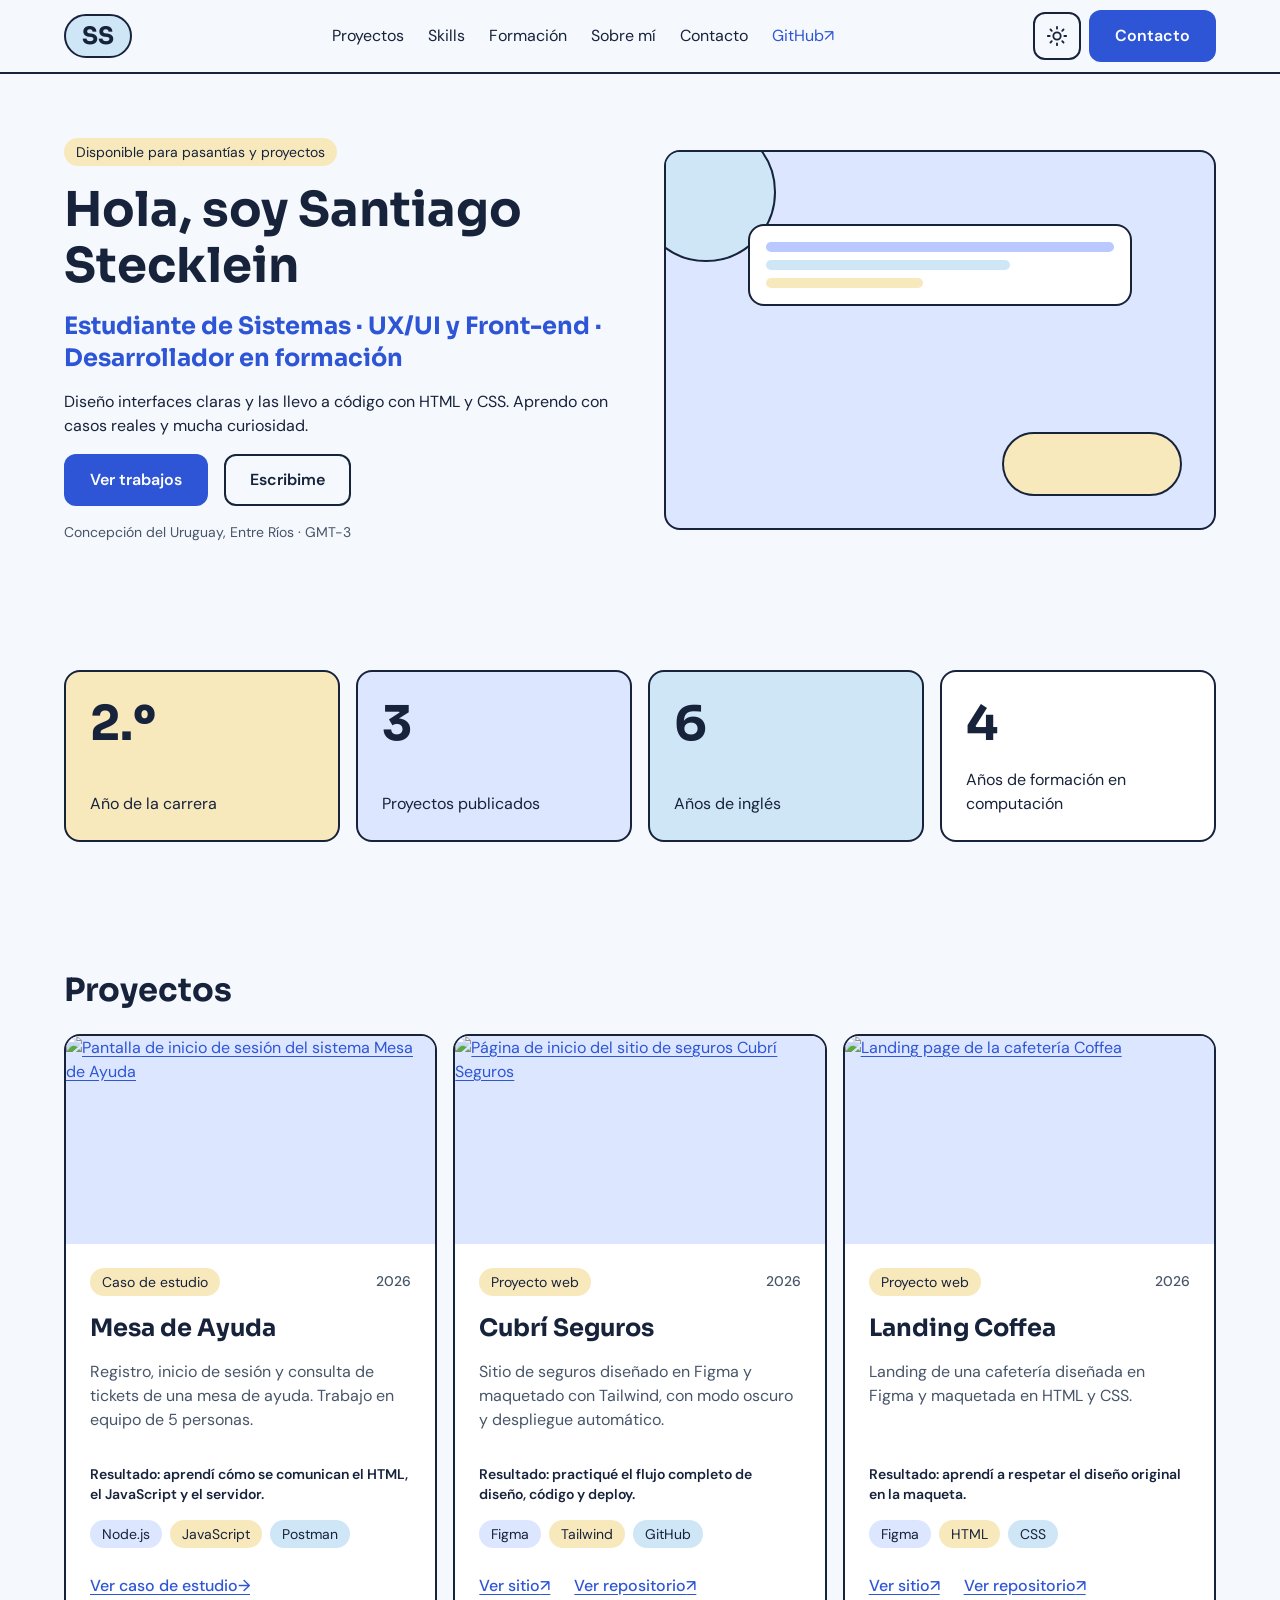
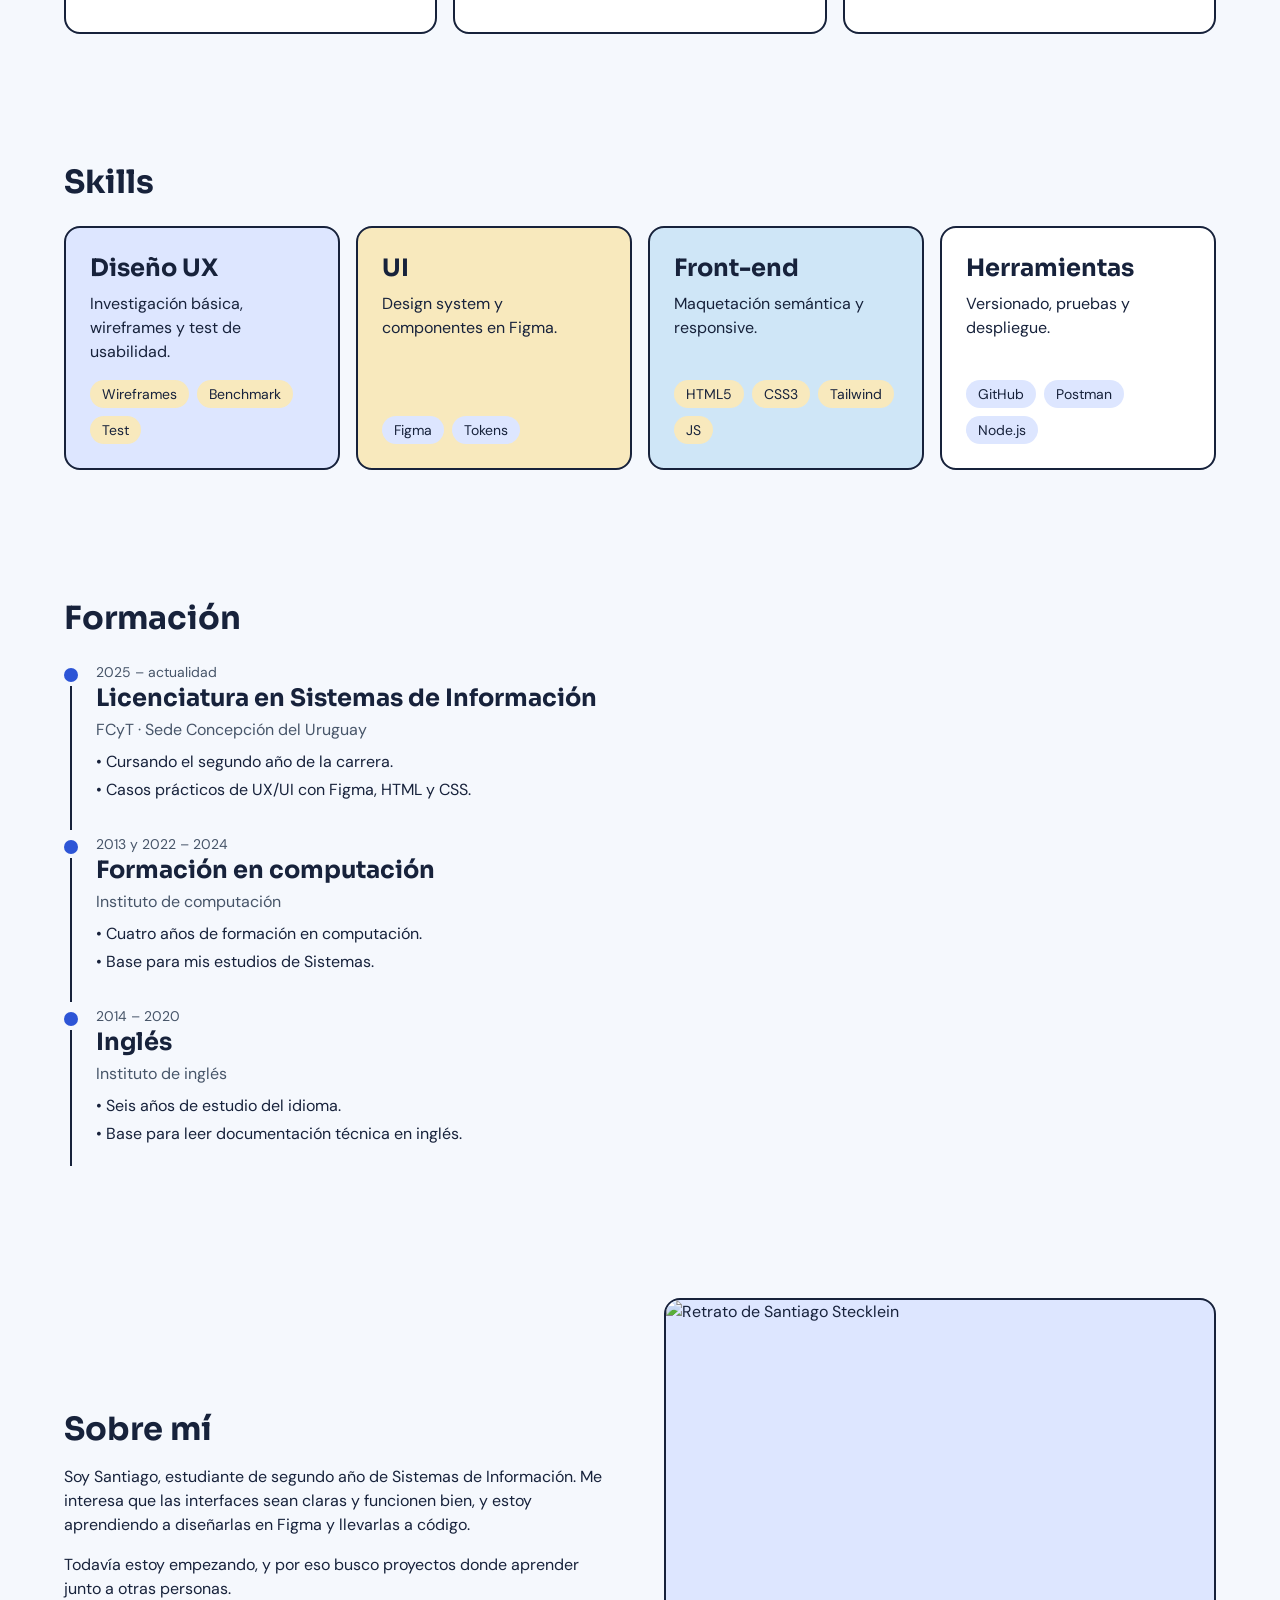
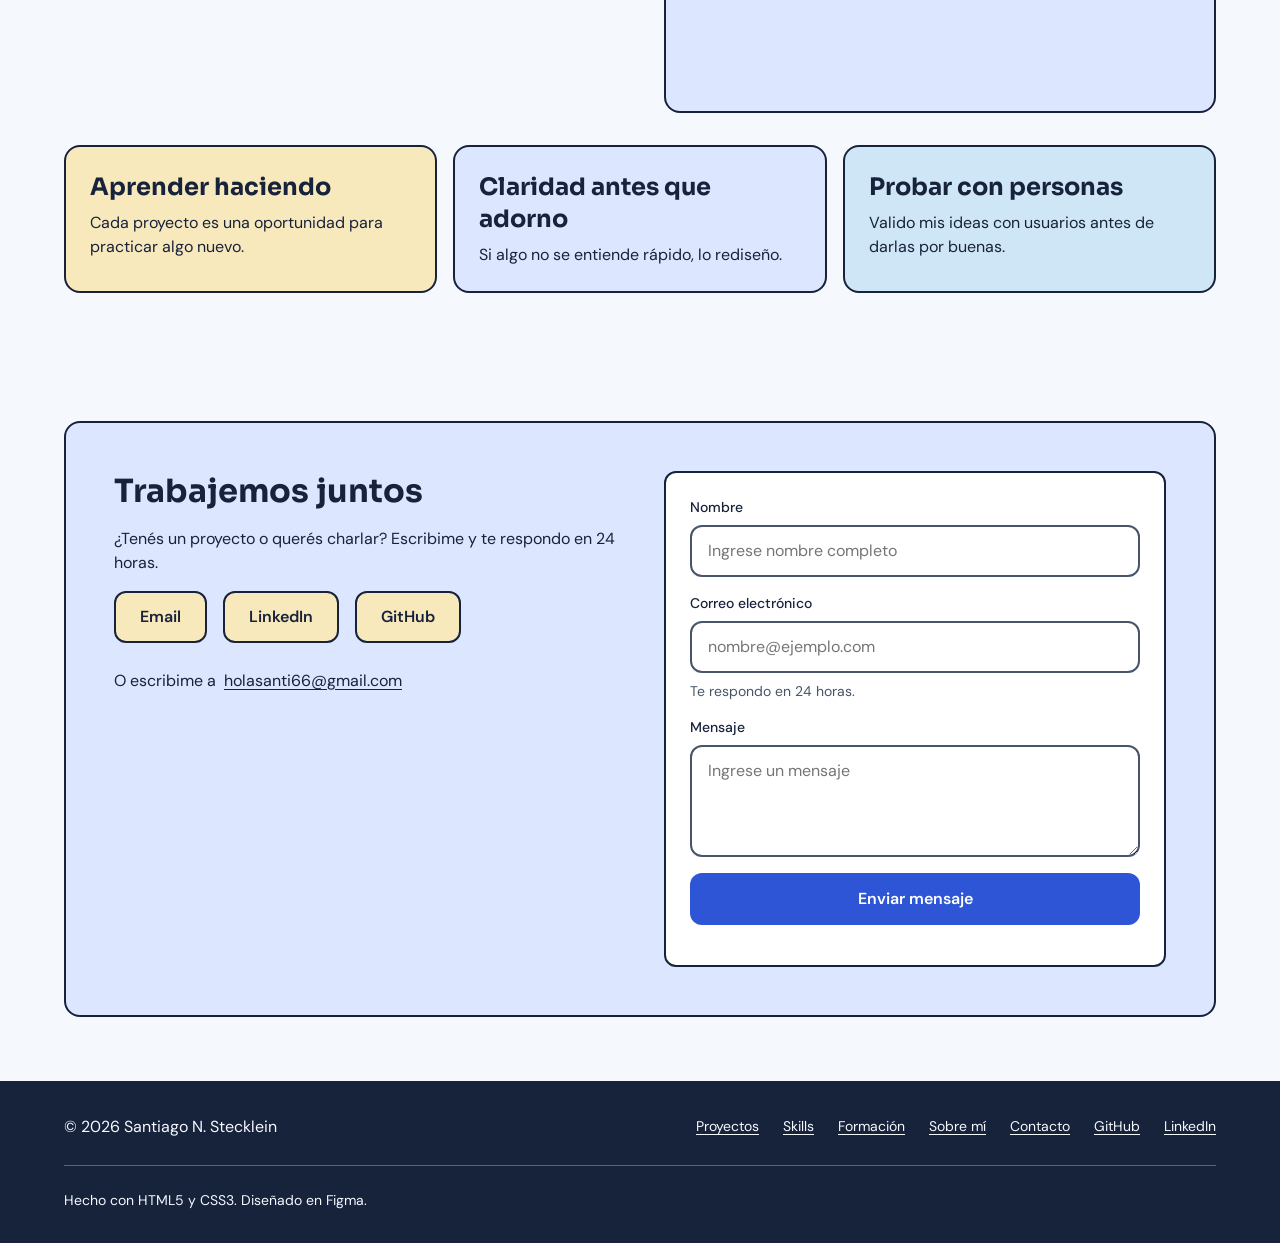
==== index.html @ ad490b71 "Agrega estructura semántica de la página principal" ====
<!DOCTYPE html>
<html lang="es" data-theme="light">
<head>
  <meta charset="utf-8">
  <meta name="viewport" content="width=device-width, initial-scale=1">
  <title>Santiago Stecklein · Estudiante de Sistemas, UX/UI y Front-end</title>
  <meta name="description" content="Portfolio de Santiago Stecklein, estudiante de Sistemas de Información que diseña interfaces en Figma y las maqueta en HTML y CSS. Casos de estudio, skills y contacto.">
  <meta name="author" content="Santiago N. Stecklein">
  <meta name="theme-color" content="#f5f8fd" media="(prefers-color-scheme: light)">
  <meta name="theme-color" content="#0e1525" media="(prefers-color-scheme: dark)">

  <!-- Open Graph / Twitter -->
  <meta property="og:type" content="website">
  <meta property="og:locale" content="es_AR">
  <meta property="og:title" content="Santiago Stecklein · UX/UI y Front-end en formación">
  <meta property="og:description" content="Diseño interfaces claras y las llevo a código. Casos de estudio, skills y contacto.">
  <meta property="og:image" content="https://santystecklein.github.io/portfolio-ux-ui/assets/img/og-image.png">
  <meta property="og:image:alt" content="Portfolio de Santiago Stecklein: estudiante de Sistemas, UX/UI y Front-end">
  <meta property="og:url" content="https://santystecklein.github.io/portfolio-ux-ui/">
  <meta name="twitter:card" content="summary_large_image">

  <link rel="icon" href="assets/favicon.svg" type="image/svg+xml">
  <link rel="preconnect" href="https://fonts.googleapis.com">
  <link rel="preconnect" href="https://fonts.gstatic.com" crossorigin>
  <link rel="stylesheet" href="https://fonts.googleapis.com/css2?family=DM+Sans:wght@400;500;600&family=Sora:wght@700&display=swap">
  <link rel="stylesheet" href="css/styles.css">

  <!-- Aplica el tema guardado antes de pintar, para evitar un parpadeo -->
  <script>
    (function () {
      try {
        var guardado = localStorage.getItem("tema");
        var oscuro = guardado ? guardado === "dark" : window.matchMedia("(prefers-color-scheme: dark)").matches;
        document.documentElement.setAttribute("data-theme", oscuro ? "dark" : "light");
      } catch (e) {}
    })();
  </script>
</head>
<body id="inicio">
  <a class="skip-link" href="#contenido">Saltar al contenido</a>

  <!-- 1. Header / Navegación -->
  <header class="header" data-header>
    <div class="contenedor header__interior">
      <a class="logo" href="#inicio" aria-label="Santiago Stecklein, volver al inicio">SS</a>

      <nav class="nav" aria-label="Principal">
        <ul class="nav__lista" id="menu-principal" data-menu>
          <li><a href="#projects">Proyectos</a></li>
          <li><a href="#skills">Skills</a></li>
          <li><a href="#education">Formación</a></li>
          <li><a href="#about">Sobre mí</a></li>
          <li><a href="#contact">Contacto</a></li>
          <li class="nav__externo"><a href="https://github.com/SantyStecklein" target="_blank" rel="noopener noreferrer">GitHub <span aria-hidden="true">↗</span><span class="sr-only">(se abre en una pestaña nueva)</span></a></li>
        </ul>
      </nav>

      <div class="header__acciones">
        <button class="tema-toggle" type="button" data-tema-toggle aria-label="Activar modo oscuro">
          <svg class="icono-sol" viewBox="0 0 24 24" fill="none" stroke="currentColor" stroke-width="2" stroke-linecap="round" aria-hidden="true"><circle cx="12" cy="12" r="4"/><path d="M12 2v2M12 20v2M4.9 4.9l1.4 1.4M17.7 17.7l1.4 1.4M2 12h2M20 12h2M4.9 19.1l1.4-1.4M17.7 6.3l1.4-1.4"/></svg>
          <svg class="icono-luna" viewBox="0 0 24 24" fill="none" stroke="currentColor" stroke-width="2" stroke-linecap="round" stroke-linejoin="round" aria-hidden="true"><path d="M21 12.8A9 9 0 1 1 11.2 3a7 7 0 0 0 9.8 9.8z"/></svg>
        </button>
        <button class="btn btn--secundario nav__toggle" type="button" data-menu-toggle aria-expanded="false" aria-controls="menu-principal">Menú</button>
        <a class="btn btn--primario header__cta" href="#contact">Contacto</a>
      </div>
    </div>
  </header>

  <main id="contenido">
    <!-- 2. Hero -->
    <section class="hero" aria-labelledby="titulo-hero">
      <div class="contenedor hero__grilla">
        <div class="hero__texto">
          <span class="tag tag--arena">Disponible para pasantías y proyectos</span>
          <h1 class="hero__titulo" id="titulo-hero">Hola, soy Santiago Stecklein</h1>
          <p class="hero__rol">Estudiante de Sistemas · UX/UI y Front-end · Desarrollador en formación</p>
          <p>Diseño interfaces claras y las llevo a código con HTML y CSS. Aprendo con casos reales y mucha curiosidad.</p>
          <div class="hero__acciones">
            <a class="btn btn--primario" href="#projects">Ver trabajos</a>
            <a class="btn btn--secundario" href="#contact">Escribime</a>
          </div>
          <p class="hero__ubicacion">Concepción del Uruguay, Entre Ríos · GMT-3</p>
        </div>
        <div class="hero__arte" aria-hidden="true">
          <span class="hero__circulo"></span>
          <div class="hero__ventana"><i></i><i></i><i></i></div>
          <span class="hero__pildora"></span>
        </div>
      </div>
    </section>

    <!-- 3. Métricas -->
    <section class="seccion" aria-label="Datos destacados">
      <div class="contenedor">
        <ul class="metricas">
          <li class="metrica metrica--arena"><span class="metrica__numero">2.º</span><span class="metrica__etiqueta">Año de la carrera</span></li>
          <li class="metrica metrica--lavanda"><span class="metrica__numero">3</span><span class="metrica__etiqueta">Proyectos publicados</span></li>
          <li class="metrica metrica--celeste"><span class="metrica__numero">6</span><span class="metrica__etiqueta">Años de inglés</span></li>
          <li class="metrica metrica--blanca"><span class="metrica__numero">4</span><span class="metrica__etiqueta">Años de formación en computación</span></li>
        </ul>
      </div>
    </section>

    <!-- 4. Proyectos -->
    <section class="seccion" id="projects" aria-labelledby="titulo-proyectos">
      <div class="contenedor">
        <h2 class="seccion__titulo" id="titulo-proyectos">Proyectos</h2>
        <div class="proyectos">

          <article class="tarjeta proyecto">
            <a class="proyecto__imagen" href="caso-mesa-de-ayuda.html" tabindex="-1">
              <img src="assets/img/mesa-ayuda-portada.webp" alt="Pantalla de inicio de sesión del sistema Mesa de Ayuda" width="800" height="450" loading="lazy" decoding="async">
            </a>
            <div class="proyecto__cuerpo">
              <div class="proyecto__meta"><span class="tag tag--arena">Caso de estudio</span><span class="proyecto__anio">2026</span></div>
              <h3>Mesa de Ayuda</h3>
              <p class="proyecto__descripcion">Registro, inicio de sesión y consulta de tickets de una mesa de ayuda. Trabajo en equipo de 5 personas.</p>
              <div class="proyecto__pie">
                <p class="proyecto__resultado">Resultado: aprendí cómo se comunican el HTML, el JavaScript y el servidor.</p>
                <ul class="tag-lista" aria-label="Herramientas">
                  <li class="tag tag--lavanda">Node.js</li><li class="tag tag--arena">JavaScript</li><li class="tag tag--celeste">Postman</li>
                </ul>
                <a class="proyecto__enlace" href="caso-mesa-de-ayuda.html">Ver caso de estudio<span class="sr-only"> de Mesa de Ayuda</span> <span aria-hidden="true">→</span></a>
              </div>
            </div>
          </article>

          <article class="tarjeta proyecto">
            <a class="proyecto__imagen" href="https://santystecklein.github.io/cubri-seguros/" target="_blank" rel="noopener noreferrer" tabindex="-1">
              <img src="assets/img/cubri-seguros-portada.webp" alt="Página de inicio del sitio de seguros Cubrí Seguros" width="800" height="450" loading="lazy" decoding="async">
            </a>
            <div class="proyecto__cuerpo">
              <div class="proyecto__meta"><span class="tag tag--arena">Proyecto web</span><span class="proyecto__anio">2026</span></div>
              <h3>Cubrí Seguros</h3>
              <p class="proyecto__descripcion">Sitio de seguros diseñado en Figma y maquetado con Tailwind, con modo oscuro y despliegue automático.</p>
              <div class="proyecto__pie">
                <p class="proyecto__resultado">Resultado: practiqué el flujo completo de diseño, código y deploy.</p>
                <ul class="tag-lista" aria-label="Herramientas">
                  <li class="tag tag--lavanda">Figma</li><li class="tag tag--arena">Tailwind</li><li class="tag tag--celeste">GitHub</li>
                </ul>
                   <div class="proyecto__enlaces">
                      <a class="proyecto__enlace" href="https://santystecklein.github.io/cubri-seguros/" target="_blank" rel="noopener noreferrer">Ver sitio<span class="sr-only"> de Cubrí Seguros (se abre en una pestaña nueva)</span> <span aria-hidden="true">↗</span></a>
                      <a class="proyecto__enlace" href="https://github.com/SantyStecklein/cubri-seguros" target="_blank" rel="noopener noreferrer">Ver repositorio<span class="sr-only"> de Cubrí Seguros (se abre en una pestaña nueva)</span> <span aria-hidden="true">↗</span></a>
                    </div>
              </div>
            </div>
          </article>

          <article class="tarjeta proyecto">
            <a class="proyecto__imagen" href="https://regal-unicorn-1d6f08.netlify.app" target="_blank" rel="noopener noreferrer" tabindex="-1">
              <img src="assets/img/landing-coffea-portada.webp" alt="Landing page de la cafetería Coffea" width="800" height="450" loading="lazy" decoding="async">
            </a>
            <div class="proyecto__cuerpo">
              <div class="proyecto__meta"><span class="tag tag--arena">Proyecto web</span><span class="proyecto__anio">2026</span></div>
              <h3>Landing Coffea</h3>
              <p class="proyecto__descripcion">Landing de una cafetería diseñada en Figma y maquetada en HTML y CSS.</p>
              <div class="proyecto__pie">
                <p class="proyecto__resultado">Resultado: aprendí a respetar el diseño original en la maqueta.</p>
                <ul class="tag-lista" aria-label="Herramientas">
                  <li class="tag tag--lavanda">Figma</li><li class="tag tag--arena">HTML</li><li class="tag tag--celeste">CSS</li>
                </ul>
                   <div class="proyecto__enlaces">
                      <a class="proyecto__enlace" href="https://regal-unicorn-1d6f08.netlify.app" target="_blank" rel="noopener noreferrer">Ver sitio<span class="sr-only"> de Landing Coffea (se abre en una pestaña nueva)</span> <span aria-hidden="true">↗</span></a>
                      <a class="proyecto__enlace" href="https://github.com/SantyStecklein/TP4_Landing_Coffea-UX-UI" target="_blank" rel="noopener noreferrer">Ver repositorio<span class="sr-only"> de Landing Coffea (se abre en una pestaña nueva)</span> <span aria-hidden="true">↗</span></a>
                    </div>
              </div>
            </div>
          </article>

        </div>
      </div>
    </section>

    <!-- 5. Skills -->
    <section class="seccion" id="skills" aria-labelledby="titulo-skills">
      <div class="contenedor">
        <h2 class="seccion__titulo" id="titulo-skills">Skills</h2>
        <div class="skills">
          <article class="tarjeta tarjeta--color tarjeta--lavanda skill">
            <div class="skill__texto"><h3>Diseño UX</h3><p>Investigación básica, wireframes y test de usabilidad.</p></div>
            <ul class="tag-lista"><li class="tag tag--arena">Wireframes</li><li class="tag tag--arena">Benchmark</li><li class="tag tag--arena">Test</li></ul>
          </article>
          <article class="tarjeta tarjeta--color tarjeta--arena skill">
            <div class="skill__texto"><h3>UI</h3><p>Design system y componentes en Figma.</p></div>
            <ul class="tag-lista"><li class="tag tag--lavanda">Figma</li><li class="tag tag--lavanda">Tokens</li></ul>
          </article>
          <article class="tarjeta tarjeta--color tarjeta--celeste skill">
            <div class="skill__texto"><h3>Front-end</h3><p>Maquetación semántica y responsive.</p></div>
            <ul class="tag-lista"><li class="tag tag--arena">HTML5</li><li class="tag tag--arena">CSS3</li><li class="tag tag--arena">Tailwind</li><li class="tag tag--arena">JS</li></ul>
          </article>
          <article class="tarjeta tarjeta--color skill">
            <div class="skill__texto"><h3>Herramientas</h3><p>Versionado, pruebas y despliegue.</p></div>
            <ul class="tag-lista"><li class="tag tag--lavanda">GitHub</li><li class="tag tag--lavanda">Postman</li><li class="tag tag--lavanda">Node.js</li></ul>
          </article>
        </div>
      </div>
    </section>

    <!-- 6. Experiencia / Formación -->
    <section class="seccion" id="education" aria-labelledby="titulo-formacion">
      <div class="contenedor">
        <h2 class="seccion__titulo" id="titulo-formacion">Formación</h2>
        <ol class="timeline">
          <li class="timeline__item">
            <p class="timeline__periodo">2025 – actualidad</p>
            <h3>Licenciatura en Sistemas de Información</h3>
            <p class="timeline__lugar">FCyT · Sede Concepción del Uruguay</p>
            <ul class="timeline__logros"><li>Cursando el segundo año de la carrera.</li><li>Casos prácticos de UX/UI con Figma, HTML y CSS.</li></ul>
          </li>
          <li class="timeline__item">
            <p class="timeline__periodo">2013 y 2022 – 2024</p>
            <h3>Formación en computación</h3>
            <p class="timeline__lugar">Instituto de computación</p>
            <ul class="timeline__logros"><li>Cuatro años de formación en computación.</li><li>Base para mis estudios de Sistemas.</li></ul>
          </li>
          <li class="timeline__item">
            <p class="timeline__periodo">2014 – 2020</p>
            <h3>Inglés</h3>
            <p class="timeline__lugar">Instituto de inglés</p>
            <ul class="timeline__logros"><li>Seis años de estudio del idioma.</li><li>Base para leer documentación técnica en inglés.</li></ul>
          </li>
        </ol>
      </div>
    </section>

    <!-- 7. Sobre mí -->
    <section class="seccion" id="about" aria-labelledby="titulo-sobre-mi">
      <div class="contenedor">
        <div class="sobre-mi">
          <div class="sobre-mi__texto">
            <h2 id="titulo-sobre-mi">Sobre mí</h2>
            <p>Soy Santiago, estudiante de segundo año de Sistemas de Información. Me interesa que las interfaces sean claras y funcionen bien, y estoy aprendiendo a diseñarlas en Figma y llevarlas a código.</p>
            <p>Todavía estoy empezando, y por eso busco proyectos donde aprender junto a otras personas.</p>
          </div>
          <figure class="sobre-mi__foto">
            <img src="assets/img/santiago.webp" alt="Retrato de Santiago Stecklein" width="800" height="600" loading="lazy" decoding="async">
          </figure>
        </div>
        <ul class="principios">
          <li class="tarjeta tarjeta--color tarjeta--arena"><h3>Aprender haciendo</h3><p>Cada proyecto es una oportunidad para practicar algo nuevo.</p></li>
          <li class="tarjeta tarjeta--color tarjeta--lavanda"><h3>Claridad antes que adorno</h3><p>Si algo no se entiende rápido, lo rediseño.</p></li>
          <li class="tarjeta tarjeta--color tarjeta--celeste"><h3>Probar con personas</h3><p>Valido mis ideas con usuarios antes de darlas por buenas.</p></li>
        </ul>
      </div>
    </section>

    <!-- 8. Contacto -->
    <section class="seccion" id="contact" aria-labelledby="titulo-contacto">
      <div class="contenedor">
        <div class="contacto__caja">
          <div class="contacto__texto">
            <h2 id="titulo-contacto">Trabajemos juntos</h2>
            <p>¿Tenés un proyecto o querés charlar? Escribime y te respondo en 24 horas.</p>
            <div class="contacto__enlaces">
              <a class="btn btn--arena" href="mailto:holasanti66@gmail.com">Email</a>
              <a class="btn btn--arena" href="https://www.linkedin.com/in/santiago-stecklein-133214368/" target="_blank" rel="noopener noreferrer">LinkedIn<span class="sr-only"> (se abre en una pestaña nueva)</span></a>
              <a class="btn btn--arena" href="https://github.com/SantyStecklein" target="_blank" rel="noopener noreferrer">GitHub<span class="sr-only"> (se abre en una pestaña nueva)</span></a>
            </div>
            <p class="contacto__mail">
              <span>O escribime a</span>
              <button class="enlace-copiar" type="button" data-copiar="holasanti66@gmail.com">holasanti66@gmail.com<span class="sr-only"> (copiar al portapapeles)</span></button>
              <span class="contacto__aviso" role="status" aria-live="polite" data-copiado></span>
            </p>
          </div>

          <form class="formulario" action="https://formspree.io/f/xeaawyvz" method="POST" novalidate data-formulario>
            <div class="campo">
              <label for="nombre">Nombre</label>
              <input id="nombre" name="nombre" type="text" autocomplete="name" required aria-describedby="nombre-error" placeholder="Ingrese nombre completo">
              <p class="campo__error" id="nombre-error"></p>
            </div>
            <div class="campo">
              <label for="email">Correo electrónico</label>
              <input id="email" name="email" type="email" autocomplete="email" required aria-describedby="email-ayuda email-error" placeholder="nombre@ejemplo.com">
              <p class="campo__ayuda" id="email-ayuda">Te respondo en 24 horas.</p>
              <p class="campo__error" id="email-error"></p>
            </div>
            <div class="campo">
              <label for="mensaje">Mensaje</label>
              <textarea id="mensaje" name="mensaje" required aria-describedby="mensaje-error" placeholder="Ingrese un mensaje"></textarea>
              <p class="campo__error" id="mensaje-error"></p>
            </div>
            <div class="campo--trampa" aria-hidden="true"><label>No completar <input type="text" name="_gotcha" tabindex="-1" autocomplete="off"></label></div>
            <button class="btn btn--primario" type="submit">Enviar mensaje</button>
            <p class="formulario__estado" role="status" aria-live="polite" data-estado></p>
          </form>
        </div>
      </div>
    </section>
  </main>

  <!-- 9. Footer -->
  <footer class="pie">
    <div class="contenedor">
      <div class="pie__fila">
        <p>© 2026 Santiago N. Stecklein</p>
        <nav class="pie__nav" aria-label="Pie de página">
          <a href="#projects">Proyectos</a>
          <a href="#skills">Skills</a>
          <a href="#education">Formación</a>
          <a href="#about">Sobre mí</a>
          <a href="#contact">Contacto</a>
          <a href="https://github.com/SantyStecklein" target="_blank" rel="noopener noreferrer">GitHub<span class="sr-only"> (se abre en una pestaña nueva)</span></a>
          <a href="https://www.linkedin.com/in/santiago-stecklein-133214368/" target="_blank" rel="noopener noreferrer">LinkedIn<span class="sr-only"> (se abre en una pestaña nueva)</span></a>
        </nav>
      </div>
      <p class="pie__credito">Hecho con HTML5 y CSS3. Diseñado en Figma.</p>
    </div>
  </footer>

  <script src="js/main.js" defer></script>
</body>
</html>
---- css/styles.css ----
/* ==========================================================================
   Portfolio · Santiago Stecklein
   Orden: 1 Tokens · 2 Base · 3 Layout · 4 Componentes · 5 Secciones · 6 Caso de estudio
   Los tokens espejan las variables del archivo de Figma.
   ========================================================================== */

/* 1. TOKENS ------------------------------------------------------------- */
:root {
  /* Color */
  --color-fondo: #f5f8fd;
  --color-superficie: #ffffff;
  --color-tinta: #17223b;
  --color-texto-suave: #475569;
  --color-borde: #17223b;
  --color-primario: #2d55d6;
  --color-primario-hover: #2444b3;
  --color-primario-activo: #1b3590;
  --color-sobre-primario: #ffffff;
  --color-celeste: #cfe6f7;
  --color-arena: #f8e9bd;
  --color-lavanda: #dde6ff;
  --color-lavanda-fuerte: #b9c9ff;
  --color-error: #b42318;
  --color-exito: #1f7a4d;
  --color-sombra: #17223b;
  --color-pie-fondo: #17223b;
  --color-pie-texto: #f5f8fd;

  /* Tipografía (máximo 2 familias) */
  --fuente-titulo: "Sora", system-ui, sans-serif;
  --fuente-texto: "DM Sans", system-ui, sans-serif;

  /* Espaciado (múltiplos de 4 y 8) */
  --espacio-4: 0.25rem;
  --espacio-8: 0.5rem;
  --espacio-16: 1rem;
  --espacio-24: 1.5rem;
  --espacio-32: 2rem;
  --espacio-48: 3rem;
  --espacio-64: 4rem;

  /* Radios y sombras */
  --radio-12: 0.75rem;
  --radio-16: 1rem;
  --radio-pildora: 999px;
  --sombra-dura: 6px 6px 0 var(--color-sombra);

  /* Layout */
  --alto-header: 4.5rem;
  --margen: var(--espacio-16);
  --ancho-contenido: 72rem;

  --transicion: 0.18s ease-out;
  color-scheme: light;
}

:root[data-theme="dark"] {
  --color-fondo: #0e1525;
  --color-superficie: #16213a;
  --color-tinta: #e8eefc;
  --color-texto-suave: #a9b6ce;
  --color-borde: #3d4d78;
  --color-primario: #8faeff;
  --color-primario-hover: #a9c0ff;
  --color-primario-activo: #c2d2ff;
  --color-sobre-primario: #0b1220;
  --color-celeste: #1b3550;
  --color-arena: #3f3718;
  --color-lavanda: #222e52;
  --color-lavanda-fuerte: #33437a;
  --color-error: #ff8a80;
  --color-exito: #6ee7a8;
  --color-sombra: #e8eefc;
  --color-pie-fondo: #0a101e;
  --color-pie-texto: #e8eefc;
  color-scheme: dark;
}

@media (min-width: 48em) { :root { --margen: var(--espacio-32); } }
@media (min-width: 64em) { :root { --margen: var(--espacio-64); } }

/* 2. BASE --------------------------------------------------------------- */
*, *::before, *::after { box-sizing: border-box; }

html { scroll-behavior: smooth; -webkit-text-size-adjust: 100%; }

body {
  margin: 0;
  background: var(--color-fondo);
  color: var(--color-tinta);
  font-family: var(--fuente-texto);
  font-size: 1rem;
  line-height: 1.5;
}

h1, h2, h3 { margin: 0; font-family: var(--fuente-titulo); font-weight: 700; color: var(--color-tinta); }
h2 { font-size: 2rem; line-height: 2.5rem; }
h3 { font-size: 1.5rem; line-height: 2rem; }
p, ul, ol, dl, dd, figure { margin: 0; }
ul, ol { padding: 0; list-style: none; }
img { display: block; max-width: 100%; height: auto; }
a { color: var(--color-primario); text-underline-offset: 0.2em; }
a:hover { color: var(--color-primario-hover); }

:focus-visible { outline: 3px solid var(--color-primario); outline-offset: 3px; border-radius: 4px; }

.sr-only {
  position: absolute; width: 1px; height: 1px; margin: -1px; padding: 0;
  overflow: hidden; clip: rect(0 0 0 0); white-space: nowrap; border: 0;
}

.skip-link {
  position: absolute; left: var(--espacio-16); top: -4rem; z-index: 100;
  padding: var(--espacio-8) var(--espacio-16); border-radius: var(--radio-12);
  background: var(--color-tinta); color: var(--color-fondo); font-weight: 600;
}
.skip-link:focus { top: var(--espacio-16); }

/* 3. LAYOUT ------------------------------------------------------------- */
.contenedor {
  width: 100%; max-width: calc(var(--ancho-contenido) + 2 * var(--margen));
  margin-inline: auto; padding-inline: var(--margen);
}

.seccion { padding-block: var(--espacio-48); scroll-margin-top: var(--alto-header); }
.seccion__titulo { margin-bottom: var(--espacio-24); }
@media (min-width: 64em) { .seccion { padding-block: var(--espacio-64); } }

/* 4. COMPONENTES -------------------------------------------------------- */

/* Botones (4 estados: normal, hover, foco, activo) */
.btn {
  display: inline-flex; align-items: center; justify-content: center; gap: var(--espacio-8);
  min-height: 3rem; padding: 0.75rem var(--espacio-24);
  border: 2px solid transparent; border-radius: var(--radio-12);
  font: 600 1rem/1.5 var(--fuente-texto); text-decoration: none; cursor: pointer;
  transition: background-color var(--transicion), border-color var(--transicion), transform var(--transicion);
}
.btn:focus-visible { outline: 3px solid var(--color-tinta); outline-offset: 3px; border-radius: var(--radio-12); }
.btn--primario { background: var(--color-primario); color: var(--color-sobre-primario); }
.btn--primario:hover { background: var(--color-primario-hover); color: var(--color-sobre-primario); }
.btn--primario:active { background: var(--color-primario-activo); transform: translateY(1px); }
.btn--secundario { background: var(--color-fondo); color: var(--color-tinta); border-color: var(--color-borde); }
.btn--secundario:hover { background: var(--color-lavanda); color: var(--color-tinta); }
.btn--secundario:active { background: var(--color-lavanda-fuerte); transform: translateY(1px); }
.btn--secundario:focus-visible { outline-color: var(--color-primario); }
.btn--arena { background: var(--color-arena); color: var(--color-tinta); border-color: var(--color-borde); }
.btn--arena:hover { background: var(--color-superficie); color: var(--color-tinta); }
.btn--arena:active { background: var(--color-lavanda); transform: translateY(1px); }

/* Tags */
.tag {
  display: inline-block; padding: var(--espacio-4) 0.75rem; border-radius: var(--radio-pildora);
  background: var(--color-lavanda); color: var(--color-tinta); font-size: 0.875rem; line-height: 1.25rem;
}
.tag--arena { background: var(--color-arena); }
.tag--celeste { background: var(--color-celeste); }
.tag--lavanda { background: var(--color-lavanda); }
.tag-lista { display: flex; flex-wrap: wrap; gap: var(--espacio-8); }

/* Tarjetas */
.tarjeta {
  background: var(--color-superficie); border: 2px solid var(--color-borde); border-radius: var(--radio-16);
  transition: border-color var(--transicion), box-shadow var(--transicion), transform var(--transicion);
}
.tarjeta--color { padding: var(--espacio-24); display: flex; flex-direction: column; gap: var(--espacio-8); }
.tarjeta--lavanda { background: var(--color-lavanda); }
.tarjeta--arena { background: var(--color-arena); }
.tarjeta--celeste { background: var(--color-celeste); }

/* Header fijo con difuminado al scrollear */
.header {
  position: sticky; top: 0; z-index: 50;
  background: var(--color-fondo); border-bottom: 2px solid var(--color-borde);
  transition: background-color var(--transicion);
}
.header.is-scrolled {
  background: color-mix(in srgb, var(--color-fondo) 82%, transparent);
  -webkit-backdrop-filter: blur(12px); backdrop-filter: blur(12px);
}
.header__interior { display: flex; align-items: center; gap: var(--espacio-8); min-height: var(--alto-header); }
.logo {
  display: inline-flex; align-items: center; padding: var(--espacio-4) var(--espacio-16);
  background: var(--color-celeste); border: 2px solid var(--color-borde); border-radius: var(--radio-pildora);
  font: 700 1.5rem/2rem var(--fuente-titulo); color: var(--color-tinta); text-decoration: none;
  transition: background-color var(--transicion);
}
.logo:hover { background: var(--color-lavanda); color: var(--color-tinta); }
.header__acciones { display: flex; align-items: center; gap: var(--espacio-8); margin-left: auto; }
.header__cta { display: none; }

.tema-toggle {
  display: inline-flex; align-items: center; justify-content: center; width: 3rem; height: 3rem;
  background: transparent; border: 2px solid var(--color-borde); border-radius: var(--radio-12);
  color: var(--color-tinta); cursor: pointer; transition: background-color var(--transicion);
}
.tema-toggle:hover { background: var(--color-lavanda); }
.tema-toggle:active { background: var(--color-lavanda-fuerte); }
.tema-toggle svg { width: 1.375rem; height: 1.375rem; }
.tema-toggle .icono-luna { display: none; }
:root[data-theme="dark"] .tema-toggle .icono-sol { display: none; }
:root[data-theme="dark"] .tema-toggle .icono-luna { display: block; }

/* Navegación: menú desplegable en mobile, en línea en desktop */
.nav__lista {
  display: none; position: absolute; left: 0; right: 0; top: 100%;
  flex-direction: column; gap: var(--espacio-8); padding: var(--espacio-16) var(--margen) var(--espacio-24);
  background: var(--color-fondo); border-bottom: 2px solid var(--color-borde);
}
.nav__lista.is-abierto { display: flex; }
.nav__lista a {
  display: flex; align-items: center; min-height: 3rem; padding: 0 var(--espacio-16);
  background: var(--color-lavanda); border-radius: var(--radio-12);
  color: var(--color-tinta); text-decoration: none; transition: background-color var(--transicion);
}
.nav__lista a:hover { background: var(--color-lavanda-fuerte); color: var(--color-tinta); }
.nav__lista a:active { background: var(--color-celeste); }
.nav__lista .nav__externo { display: none; }

@media (min-width: 64em) {
  .nav__toggle { display: none; }
  .header__cta { display: inline-flex; }
  .nav__lista, .nav__lista.is-abierto {
    display: flex; position: static; flex-direction: row; align-items: center; gap: var(--espacio-24);
    padding: 0; background: none; border: 0;
  }
  .nav__lista a { min-height: 2.75rem; padding: 0; background: none; border-radius: var(--radio-12); }
  .nav__lista a:hover, .nav__lista a:active { background: none; text-decoration: underline; text-underline-offset: 0.35em; }
  .nav__lista .nav__externo { display: flex; }
  .nav__lista .nav__externo a { color: var(--color-primario); }
  .header__acciones { margin-left: 0; }
  .header__interior { justify-content: space-between; }
}

/* 5. SECCIONES ---------------------------------------------------------- */

/* Hero */
.hero { padding-block: var(--espacio-48); }
.hero__grilla { display: grid; gap: var(--espacio-32); align-items: center; }
.hero__texto { display: flex; flex-direction: column; align-items: flex-start; gap: var(--espacio-16); }
.hero__titulo { font-size: 2rem; line-height: 2.5rem; }
.hero__rol { font: 700 1.5rem/2rem var(--fuente-titulo); color: var(--color-primario); }
.hero__acciones { display: flex; flex-wrap: wrap; gap: var(--espacio-16); }
.hero__ubicacion { font-size: 0.875rem; line-height: 1.25rem; color: var(--color-texto-suave); }
.hero__arte {
  position: relative; overflow: hidden; min-height: 15rem;
  background: var(--color-lavanda); border: 2px solid var(--color-borde); border-radius: var(--radio-16);
}
.hero__arte > * { position: absolute; border: 2px solid var(--color-borde); }
.hero__circulo { width: 8.75rem; height: 8.75rem; top: -1.875rem; left: -1.875rem; border-radius: 50%; background: var(--color-celeste); }
.hero__pildora { width: 11.25rem; height: 4rem; right: 2rem; bottom: 2rem; border-radius: var(--radio-pildora); background: var(--color-arena); }
.hero__ventana { top: 4.5rem; left: 15%; width: 70%; padding: var(--espacio-16); border-radius: var(--radio-16); background: var(--color-superficie); display: grid; gap: var(--espacio-8); }
.hero__ventana i { display: block; height: 0.625rem; border-radius: var(--radio-pildora); background: var(--color-lavanda-fuerte); }
.hero__ventana i:nth-child(2) { width: 70%; background: var(--color-celeste); }
.hero__ventana i:nth-child(3) { width: 45%; background: var(--color-arena); }
@media (min-width: 64em) {
  .hero { padding-block: var(--espacio-64); }
  .hero__grilla { grid-template-columns: 1fr 1fr; gap: var(--espacio-48); }
  .hero__titulo { font-size: 3rem; line-height: 3.5rem; }
  .hero__arte { min-height: 23.75rem; }
}

/* Métricas */
.metricas { display: grid; grid-template-columns: repeat(2, 1fr); gap: var(--espacio-16); }
.metrica {
  display: flex; flex-direction: column; justify-content: space-between; gap: var(--espacio-16);
  min-height: 9rem; padding: var(--espacio-24); border: 2px solid var(--color-borde); border-radius: var(--radio-16);
}
.metrica__numero { font: 700 3rem/3.5rem var(--fuente-titulo); }
.metrica__etiqueta { font-size: 1rem; line-height: 1.5rem; }
.metrica--arena { background: var(--color-arena); }
.metrica--lavanda { background: var(--color-lavanda); }
.metrica--celeste { background: var(--color-celeste); }
.metrica--blanca { background: var(--color-superficie); }
@media (min-width: 45em) { .metricas { grid-template-columns: repeat(4, 1fr); } .metrica { min-height: 10.5rem; } }

/* Proyectos */
.proyectos { display: grid; gap: var(--espacio-16); }
.proyecto { display: flex; flex-direction: column; overflow: hidden; }
.proyecto:hover, .proyecto:focus-within { border-color: var(--color-primario); box-shadow: var(--sombra-dura); }
.proyecto__imagen { display: block; background: var(--color-lavanda); }
.proyecto__imagen img { width: 100%; aspect-ratio: 16 / 9; object-fit: cover; }
.proyecto__cuerpo { display: flex; flex: 1; flex-direction: column; gap: var(--espacio-16); padding: var(--espacio-24); }
.proyecto__meta { display: flex; align-items: center; justify-content: space-between; gap: var(--espacio-8); }
.proyecto__anio { font-size: 0.875rem; font-weight: 500; color: var(--color-texto-suave); }
.proyecto__descripcion { color: var(--color-texto-suave); }
.proyecto__pie { display: flex; flex-direction: column; gap: var(--espacio-16); margin-top: auto; padding-top: var(--espacio-16); }
.proyecto__resultado { font-size: 0.875rem; line-height: 1.25rem; font-weight: 600; }
.proyecto__enlaces { display: flex; flex-wrap: wrap; column-gap: var(--espacio-24); }
.proyecto__enlace { display: inline-flex; align-items: center; min-height: 2.75rem; font-weight: 500; }
@media (min-width: 60em) { .proyectos { grid-template-columns: repeat(3, 1fr); } }

/* Skills */
.skills { display: grid; gap: var(--espacio-16); }
.skill { justify-content: space-between; gap: var(--espacio-16); }
.skill__texto { display: flex; flex-direction: column; gap: var(--espacio-8); }
.skill--superficie { background: var(--color-superficie); }
@media (min-width: 40em) { .skills { grid-template-columns: repeat(2, 1fr); } }
@media (min-width: 70em) { .skills { grid-template-columns: repeat(4, 1fr); } }

/* Timeline de formación */
.timeline { display: grid; max-width: 48rem; }
.timeline__item { position: relative; padding: 0 0 var(--espacio-32) var(--espacio-32); }
.timeline__item::before {
  content: ""; position: absolute; left: 0; top: 0.375rem; width: 0.875rem; height: 0.875rem;
  border-radius: 50%; background: var(--color-primario);
}
.timeline__item::after {
  content: ""; position: absolute; left: 0.375rem; top: 1.5rem; bottom: 0.25rem; width: 2px; background: var(--color-borde);
}
.timeline__item:last-child { padding-bottom: var(--espacio-24); }
.timeline__periodo { font-size: 0.875rem; line-height: 1.25rem; color: var(--color-texto-suave); }
.timeline__lugar { margin-block: var(--espacio-4) var(--espacio-8); color: var(--color-texto-suave); }
.timeline__logros { display: grid; gap: var(--espacio-4); }
.timeline__logros li::before { content: "• "; }

/* Sobre mí */
.sobre-mi { display: grid; gap: var(--espacio-32); align-items: center; }
.sobre-mi__texto { display: grid; gap: var(--espacio-16); max-width: 40rem; }
.sobre-mi__foto { overflow: hidden; border: 2px solid var(--color-borde); border-radius: var(--radio-16); background: var(--color-lavanda); }
.sobre-mi__foto img { width: 100%; aspect-ratio: 4 / 3; object-fit: cover; }
.principios { display: grid; gap: var(--espacio-16); margin-top: var(--espacio-32); }
@media (min-width: 48em) { .principios { grid-template-columns: repeat(3, 1fr); } }
@media (min-width: 64em) { .sobre-mi { grid-template-columns: 1fr 1fr; gap: var(--espacio-48); } }

/* Contacto */
.contacto__caja {
  display: grid; gap: var(--espacio-32); padding: var(--espacio-24);
  background: var(--color-lavanda); border: 2px solid var(--color-borde); border-radius: var(--radio-16);
}
.contacto__texto { display: flex; flex-direction: column; align-items: flex-start; gap: var(--espacio-16); }
.contacto__enlaces { display: flex; flex-wrap: wrap; gap: var(--espacio-16); }
.contacto__mail { display: flex; flex-wrap: wrap; align-items: center; gap: 0 var(--espacio-8); }
.enlace-copiar {
  min-height: 2.75rem; padding: 0; background: none; border: 0; text-align: left;
  color: var(--color-tinta); font: inherit; text-decoration: underline; text-underline-offset: 0.2em;
  cursor: pointer; overflow-wrap: anywhere;
}
.enlace-copiar:hover { color: var(--color-primario); }
.contacto__aviso { font-size: 0.875rem; font-weight: 600; }
@media (min-width: 64em) { .contacto__caja { grid-template-columns: 1fr 1fr; padding: var(--espacio-48); gap: var(--espacio-48); } }

/* Formulario */
.formulario { display: grid; gap: var(--espacio-16); padding: var(--espacio-24); background: var(--color-superficie); border: 2px solid var(--color-borde); border-radius: var(--radio-12); }
.campo { display: grid; gap: var(--espacio-8); }
.campo label { font-size: 0.875rem; line-height: 1.25rem; font-weight: 500; }
.campo input, .campo textarea {
  width: 100%; padding: 0.75rem var(--espacio-16); background: var(--color-superficie); color: var(--color-tinta);
  border: 2px solid var(--color-texto-suave); border-radius: var(--radio-12); font: inherit;
  transition: border-color var(--transicion), box-shadow var(--transicion);
}
.campo textarea { min-height: 7rem; resize: vertical; }
.campo input:focus-visible, .campo textarea:focus-visible { outline: none; border-color: var(--color-primario); box-shadow: 0 0 0 3px var(--color-primario); }
.campo [aria-invalid="true"] { border-color: var(--color-error); }
.campo__ayuda { font-size: 0.875rem; line-height: 1.25rem; color: var(--color-texto-suave); }
.campo__error { font-size: 0.875rem; line-height: 1.25rem; color: var(--color-error); }
.campo__error:empty { display: none; }
.campo--trampa { position: absolute; left: -9999px; }
.formulario__estado { font-weight: 500; }
.formulario__estado.is-ok { color: var(--color-exito); }
.formulario__estado.is-error { color: var(--color-error); }

/* Footer */
.pie { background: var(--color-pie-fondo); color: var(--color-pie-texto); padding-block: var(--espacio-32); }
.pie a { color: var(--color-pie-texto); }
.pie a:hover { color: var(--color-pie-texto); text-decoration-thickness: 2px; }
.pie :focus-visible { outline-color: var(--color-pie-texto); }
.pie__fila { display: grid; gap: var(--espacio-24); }
.pie__nav { display: grid; grid-template-columns: 1fr 1fr; grid-auto-flow: column; grid-template-rows: repeat(4, auto); gap: var(--espacio-16) var(--espacio-32); width: fit-content; }
.pie__nav a { display: inline-flex; align-items: center; min-height: 1.75rem; font-size: 0.875rem; }
.pie__credito { margin-top: var(--espacio-24); padding-top: var(--espacio-24); border-top: 1px solid color-mix(in srgb, var(--color-pie-texto) 30%, transparent); font-size: 0.875rem; }
@media (min-width: 64em) {
  .pie__fila { grid-template-columns: auto 1fr; align-items: center; justify-content: space-between; }
  .pie__nav { display: flex; flex-wrap: wrap; justify-content: flex-end; gap: var(--espacio-8) var(--espacio-24); width: auto; }
}

/* 6. CASO DE ESTUDIO ---------------------------------------------------- */
.cs-intro { display: grid; gap: var(--espacio-16); padding-block: var(--espacio-48) var(--espacio-32); }
.cs-intro h1 { font-size: 2rem; line-height: 2.5rem; }
.cs-intro__subtitulo { font: 700 1.5rem/2rem var(--fuente-titulo); color: var(--color-primario); }
.cs-intro .tag { justify-self: start; }
.cs-intro > * { min-width: 0; }
.cs-datos { display: grid; grid-template-columns: repeat(2, minmax(0, 1fr)); gap: var(--espacio-16); margin-top: var(--espacio-16); }
.cs-datos .tarjeta--color { padding: var(--espacio-16); }
.cs-datos dt { font-size: 0.875rem; line-height: 1.25rem; }
.cs-datos dd { font: 700 1.125rem/1.5rem var(--fuente-titulo); overflow-wrap: anywhere; }
.cs-portada { overflow: hidden; border: 2px solid var(--color-borde); border-radius: var(--radio-16); }
.cs-portada img { width: 100%; aspect-ratio: 16 / 9; object-fit: cover; }
.cs-contenido { display: grid; gap: var(--espacio-24); padding-block: var(--espacio-48); }
.cs-bloque { display: grid; gap: var(--espacio-16); padding: var(--espacio-24); }
.cs-bloque__titulo { display: grid; align-content: start; justify-items: start; gap: var(--espacio-16); }
.cs-bloque__texto { display: grid; gap: var(--espacio-16); max-width: 42rem; }
.cs-capturas { display: grid; gap: var(--espacio-16); }
.cs-captura { overflow: hidden; background: var(--color-superficie); border: 2px solid var(--color-borde); border-radius: var(--radio-16); }
.cs-captura img { width: 100%; aspect-ratio: 8 / 5; object-fit: cover; }
.cs-captura figcaption { padding: var(--espacio-16); font-size: 0.875rem; line-height: 1.25rem; border-top: 2px solid var(--color-borde); }
.cs-mejoras { display: grid; gap: var(--espacio-16); }
.cs-reflexion { display: grid; justify-items: start; gap: var(--espacio-16); max-width: 42rem; margin-top: var(--espacio-24); }
.solo-desktop { display: none; }
@media (min-width: 48em) {
  .cs-capturas, .cs-mejoras { grid-template-columns: repeat(2, 1fr); }
  .cs-datos { grid-template-columns: repeat(4, minmax(0, 1fr)); }
  .cs-datos .tarjeta--color { padding: var(--espacio-24); }
  .cs-datos dd { font-size: 1.5rem; line-height: 2rem; }
  .solo-desktop { display: inline; }
}
@media (min-width: 64em) {
  .cs-intro h1 { font-size: 3rem; line-height: 3.5rem; }
  .cs-bloque { grid-template-columns: 1fr 1.4fr; gap: var(--espacio-32); padding: var(--espacio-32); }
}

/* 404 */
.error-404 { display: grid; place-items: center; min-height: 100vh; padding: var(--espacio-32) var(--margen); text-align: center; }
.error-404__contenido { display: grid; justify-items: center; gap: var(--espacio-16); max-width: 32rem; }
.error-404 h1 { font-size: 3rem; line-height: 3.5rem; }

/* Movimiento reducido */
@media (prefers-reduced-motion: reduce) {
  html { scroll-behavior: auto; }
  *, *::before, *::after { transition: none !important; animation: none !important; }
}
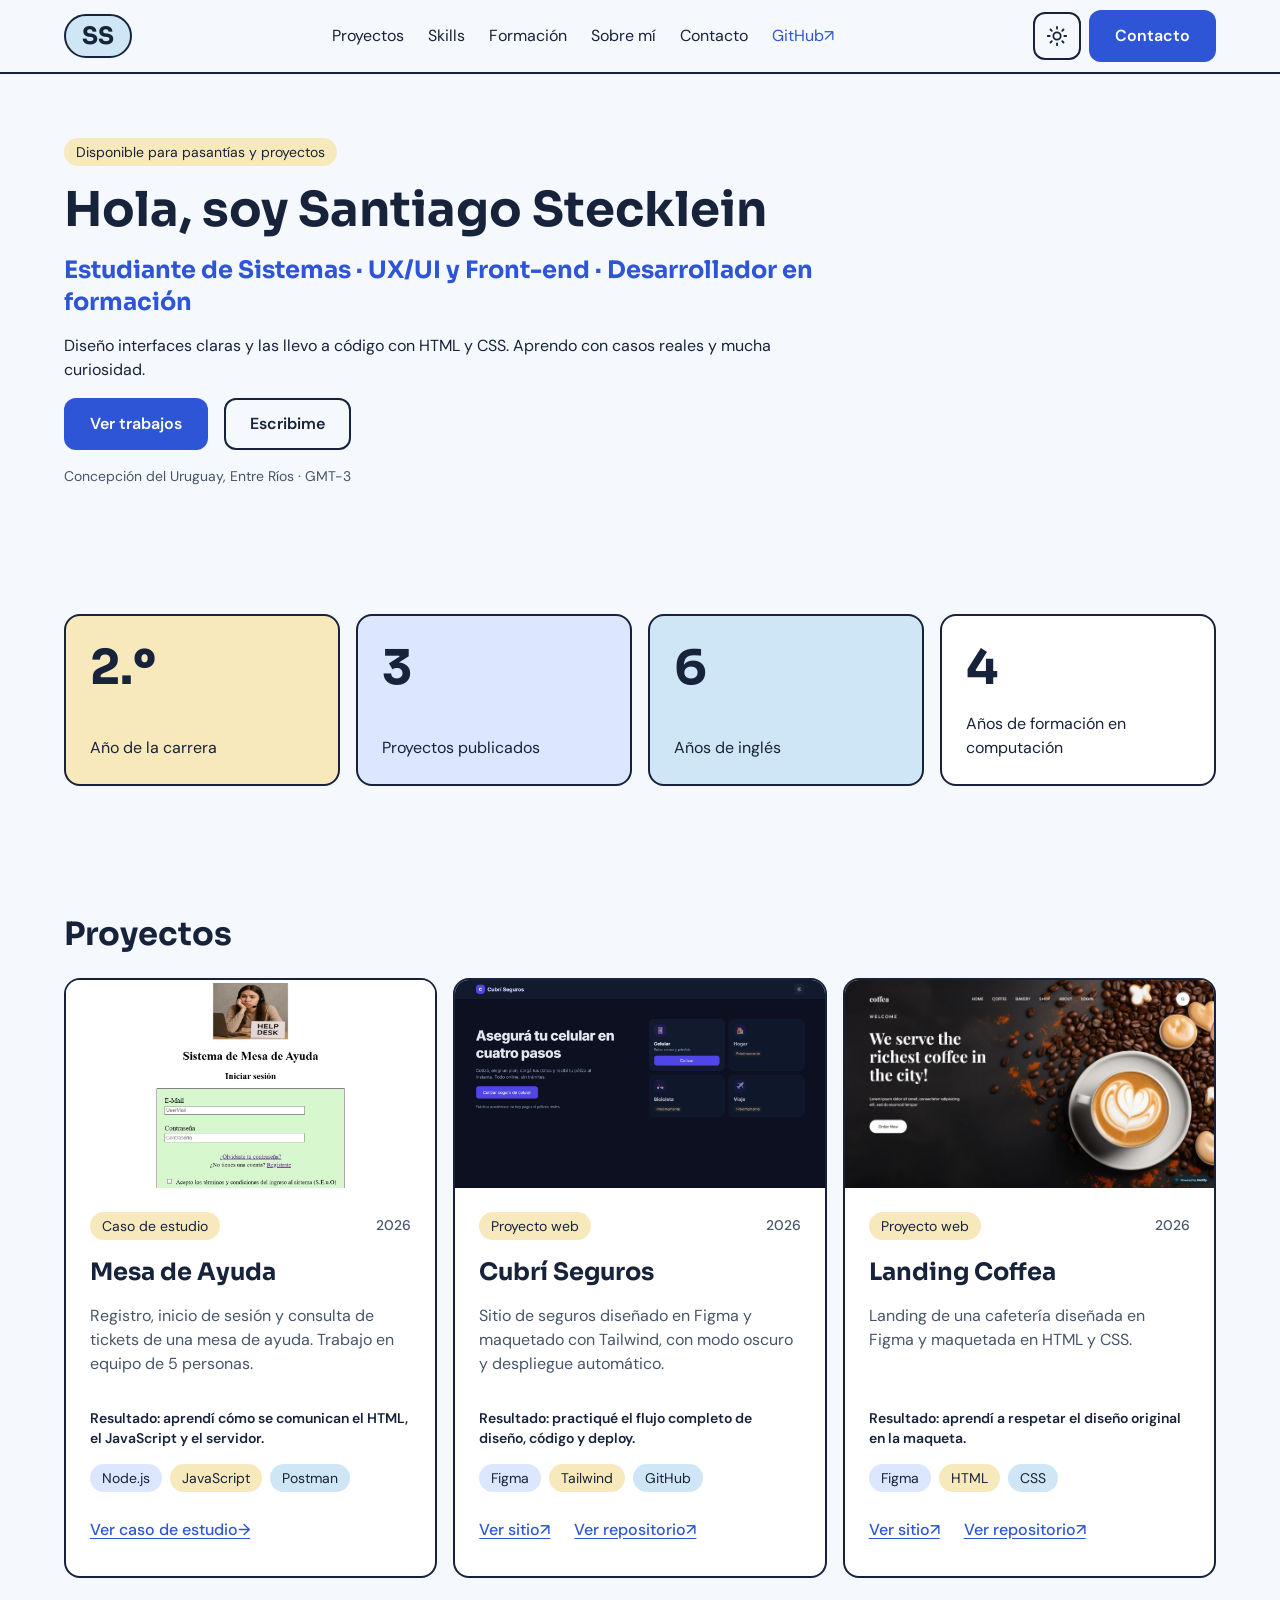
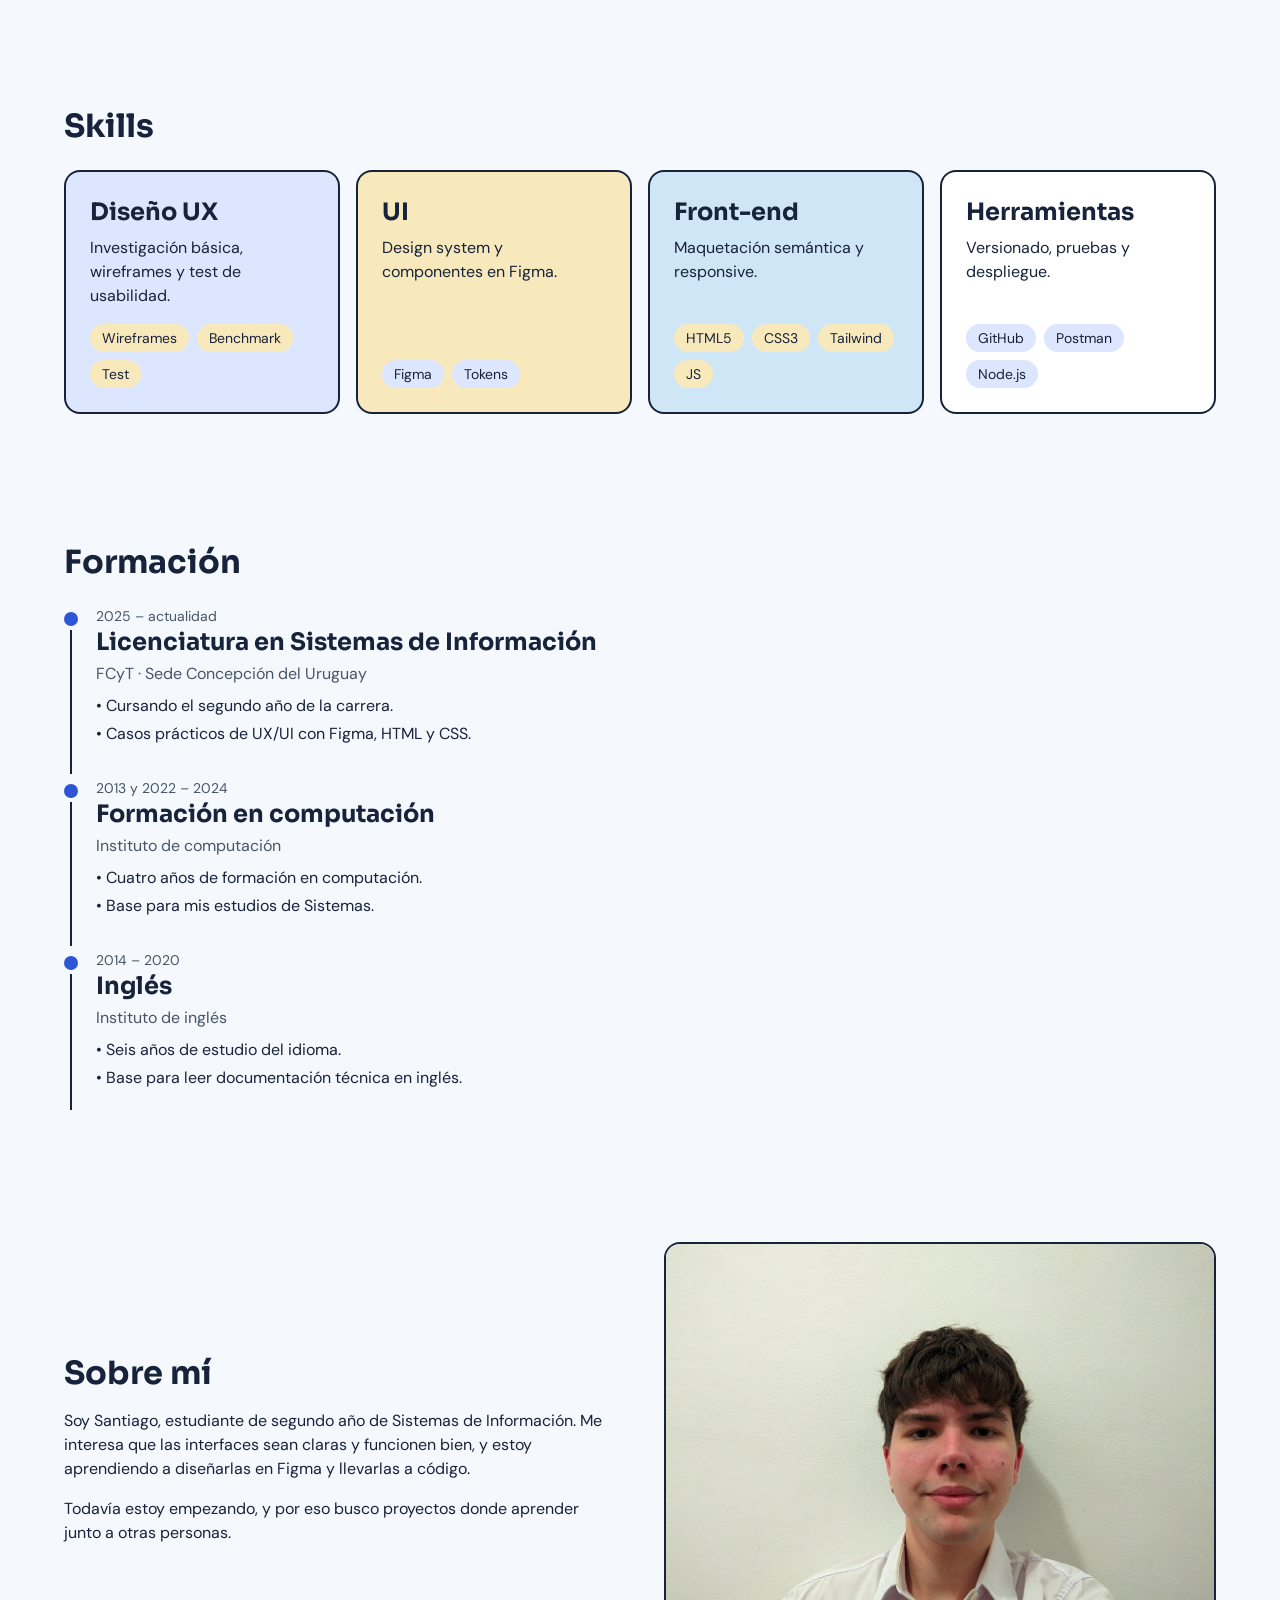
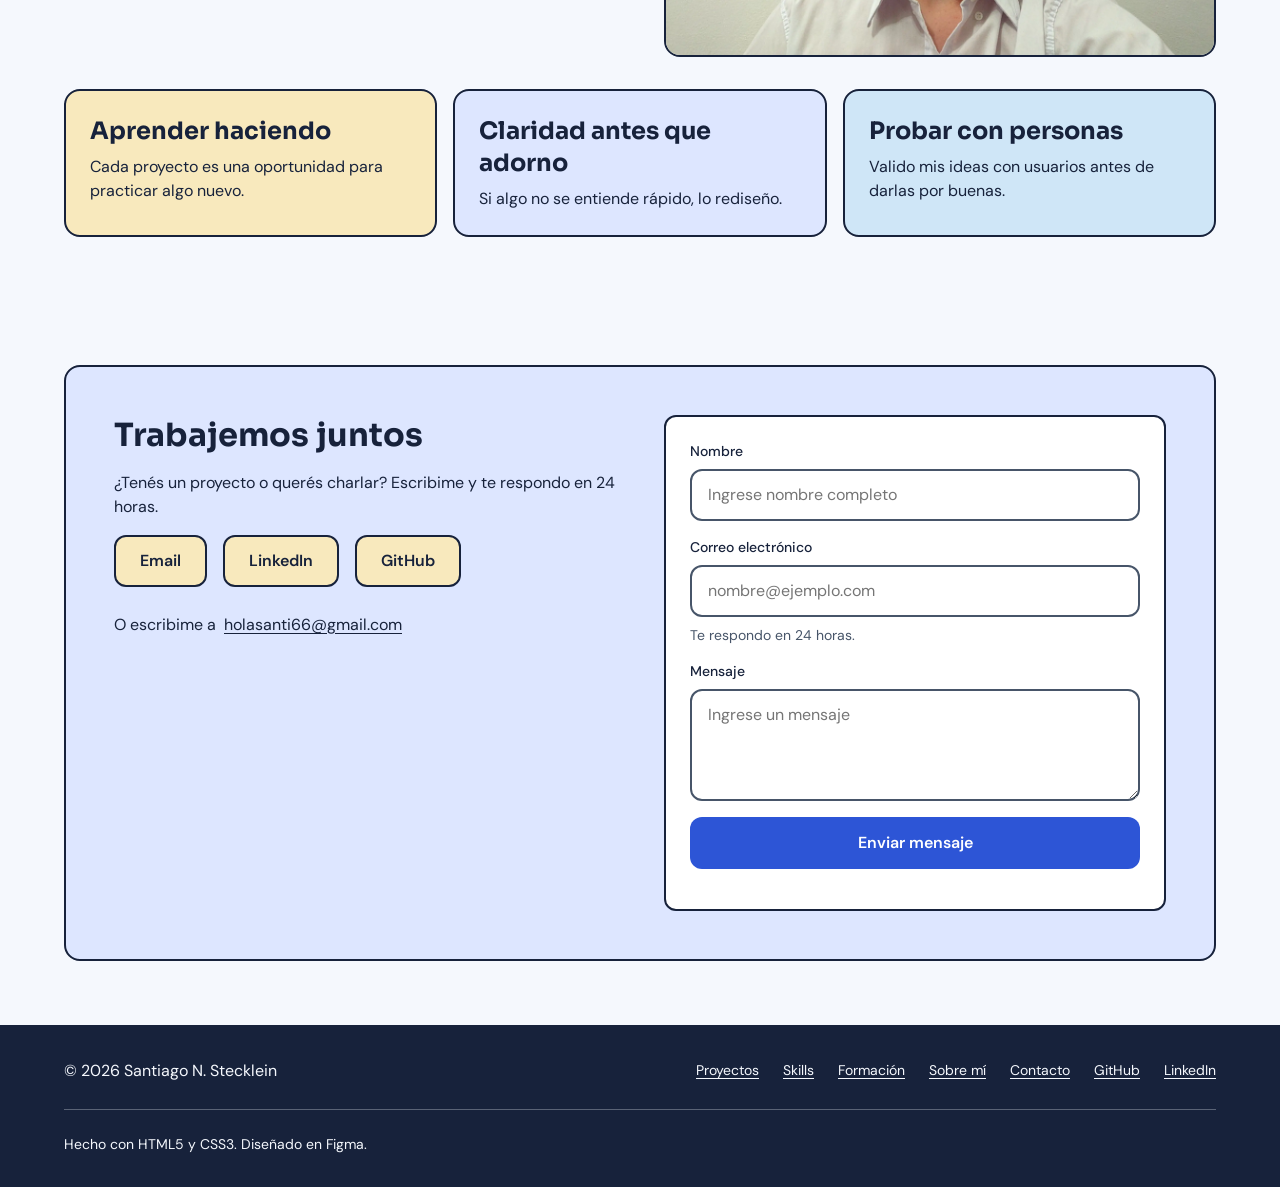
==== commit 859e3423: "Borrado de recuadro ilustrativo en la parte del inicio" ====
--- a/index.html
+++ b/index.html
@@ -80,11 +80,6 @@
             <a class="btn btn--secundario" href="#contact">Escribime</a>
           </div>
           <p class="hero__ubicacion">Concepción del Uruguay, Entre Ríos · GMT-3</p>
-        </div>
-        <div class="hero__arte" aria-hidden="true">
-          <span class="hero__circulo"></span>
-          <div class="hero__ventana"><i></i><i></i><i></i></div>
-          <span class="hero__pildora"></span>
         </div>
       </div>
     </section>
@@ -310,4 +305,4 @@
 
   <script src="js/main.js" defer></script>
 </body>
-</html>
+</html>
--- a/css/styles.css
+++ b/css/styles.css
@@ -242,22 +242,11 @@
 .hero__rol { font: 700 1.5rem/2rem var(--fuente-titulo); color: var(--color-primario); }
 .hero__acciones { display: flex; flex-wrap: wrap; gap: var(--espacio-16); }
 .hero__ubicacion { font-size: 0.875rem; line-height: 1.25rem; color: var(--color-texto-suave); }
-.hero__arte {
-  position: relative; overflow: hidden; min-height: 15rem;
-  background: var(--color-lavanda); border: 2px solid var(--color-borde); border-radius: var(--radio-16);
-}
-.hero__arte > * { position: absolute; border: 2px solid var(--color-borde); }
-.hero__circulo { width: 8.75rem; height: 8.75rem; top: -1.875rem; left: -1.875rem; border-radius: 50%; background: var(--color-celeste); }
-.hero__pildora { width: 11.25rem; height: 4rem; right: 2rem; bottom: 2rem; border-radius: var(--radio-pildora); background: var(--color-arena); }
-.hero__ventana { top: 4.5rem; left: 15%; width: 70%; padding: var(--espacio-16); border-radius: var(--radio-16); background: var(--color-superficie); display: grid; gap: var(--espacio-8); }
-.hero__ventana i { display: block; height: 0.625rem; border-radius: var(--radio-pildora); background: var(--color-lavanda-fuerte); }
-.hero__ventana i:nth-child(2) { width: 70%; background: var(--color-celeste); }
-.hero__ventana i:nth-child(3) { width: 45%; background: var(--color-arena); }
 @media (min-width: 64em) {
   .hero { padding-block: var(--espacio-64); }
-  .hero__grilla { grid-template-columns: 1fr 1fr; gap: var(--espacio-48); }
-  .hero__titulo { font-size: 3rem; line-height: 3.5rem; }
-  .hero__arte { min-height: 23.75rem; }
+  /* Sin ilustración: el texto ocupa algo más de la mitad del ancho, desde el mismo borde izquierdo */
+  .hero__texto { max-width: 47.5rem; }
+  .hero__titulo { font-size: 3rem; line-height: 3.5rem; } /* estilo "Display" de Figma: 48/56 */
 }
 
 /* Métricas */
@@ -418,4 +407,4 @@
 @media (prefers-reduced-motion: reduce) {
   html { scroll-behavior: auto; }
   *, *::before, *::after { transition: none !important; animation: none !important; }
-}
+}
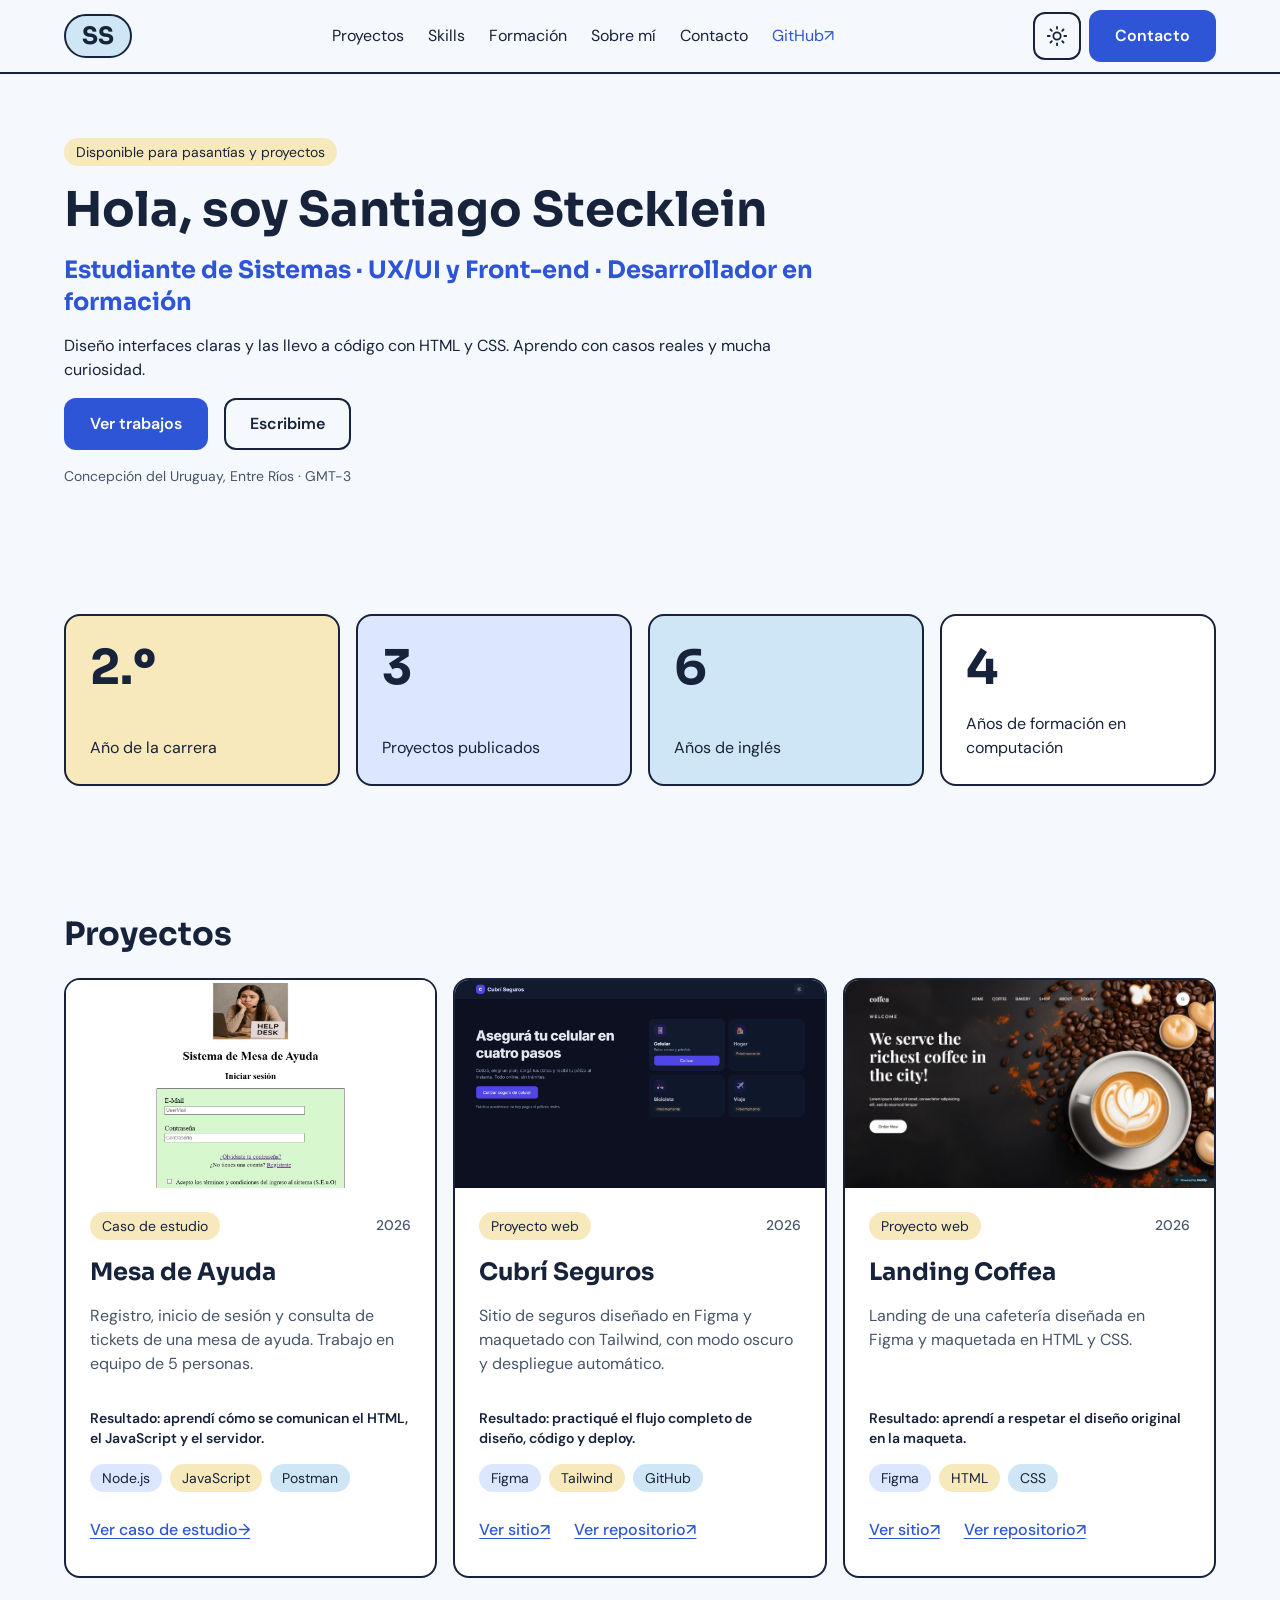
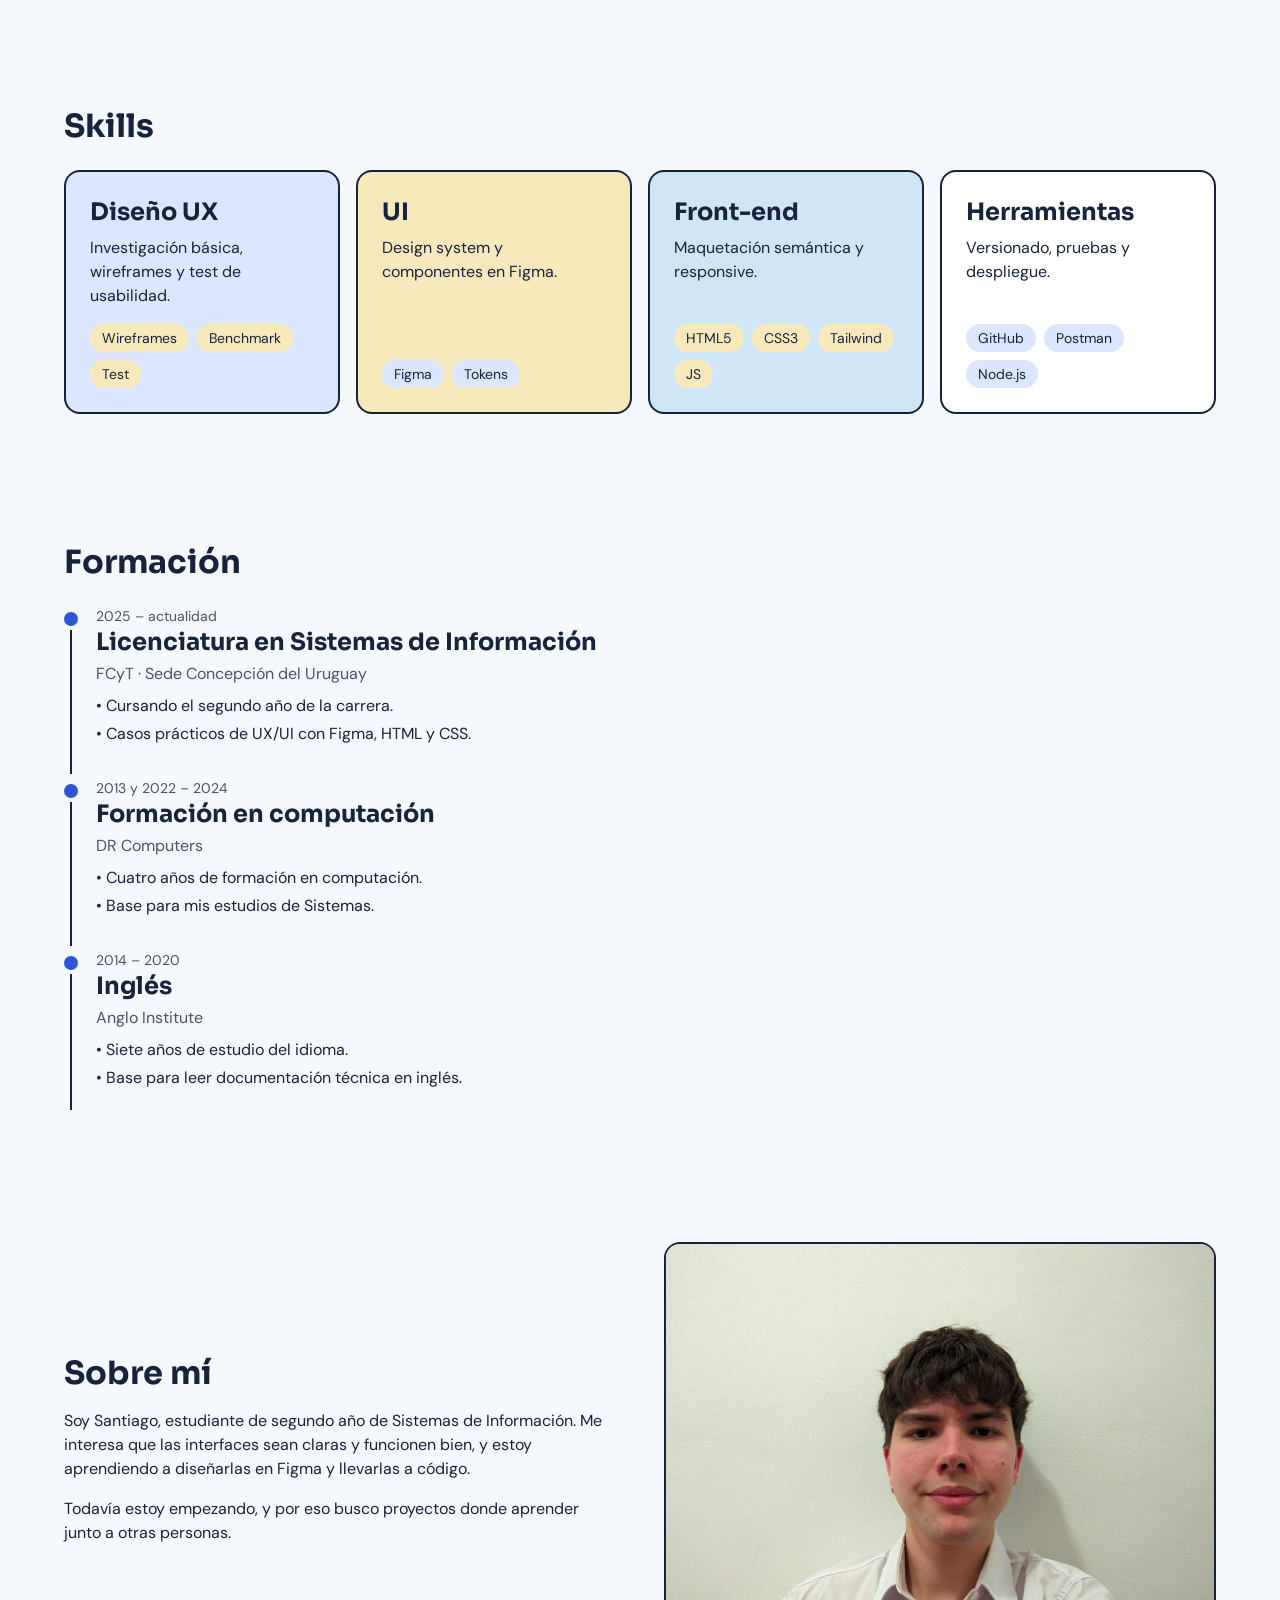
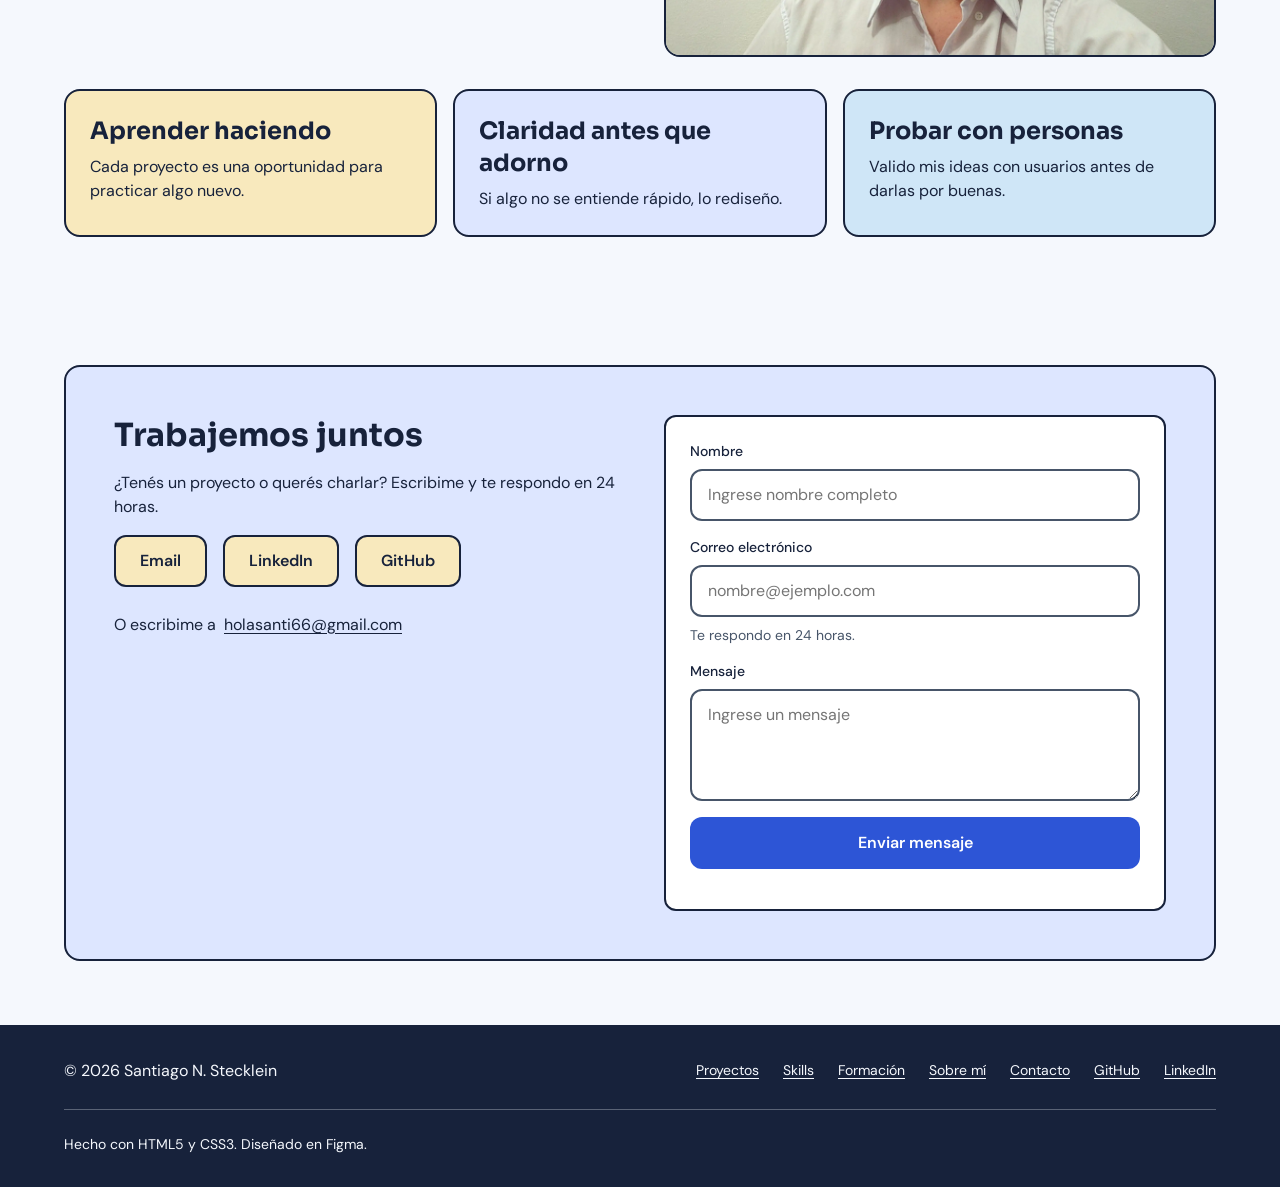
==== commit 6934484b: "Se agrego el nombre de los institutos de Formacion y corrección en años estudiados" ====
--- a/index.html
+++ b/index.html
@@ -205,14 +205,14 @@
           <li class="timeline__item">
             <p class="timeline__periodo">2013 y 2022 – 2024</p>
             <h3>Formación en computación</h3>
-            <p class="timeline__lugar">Instituto de computación</p>
+            <p class="timeline__lugar">DR Computers</p>
             <ul class="timeline__logros"><li>Cuatro años de formación en computación.</li><li>Base para mis estudios de Sistemas.</li></ul>
           </li>
           <li class="timeline__item">
             <p class="timeline__periodo">2014 – 2020</p>
             <h3>Inglés</h3>
-            <p class="timeline__lugar">Instituto de inglés</p>
-            <ul class="timeline__logros"><li>Seis años de estudio del idioma.</li><li>Base para leer documentación técnica en inglés.</li></ul>
+            <p class="timeline__lugar">Anglo Institute</p>
+            <ul class="timeline__logros"><li>Siete años de estudio del idioma.</li><li>Base para leer documentación técnica en inglés.</li></ul>
           </li>
         </ol>
       </div>
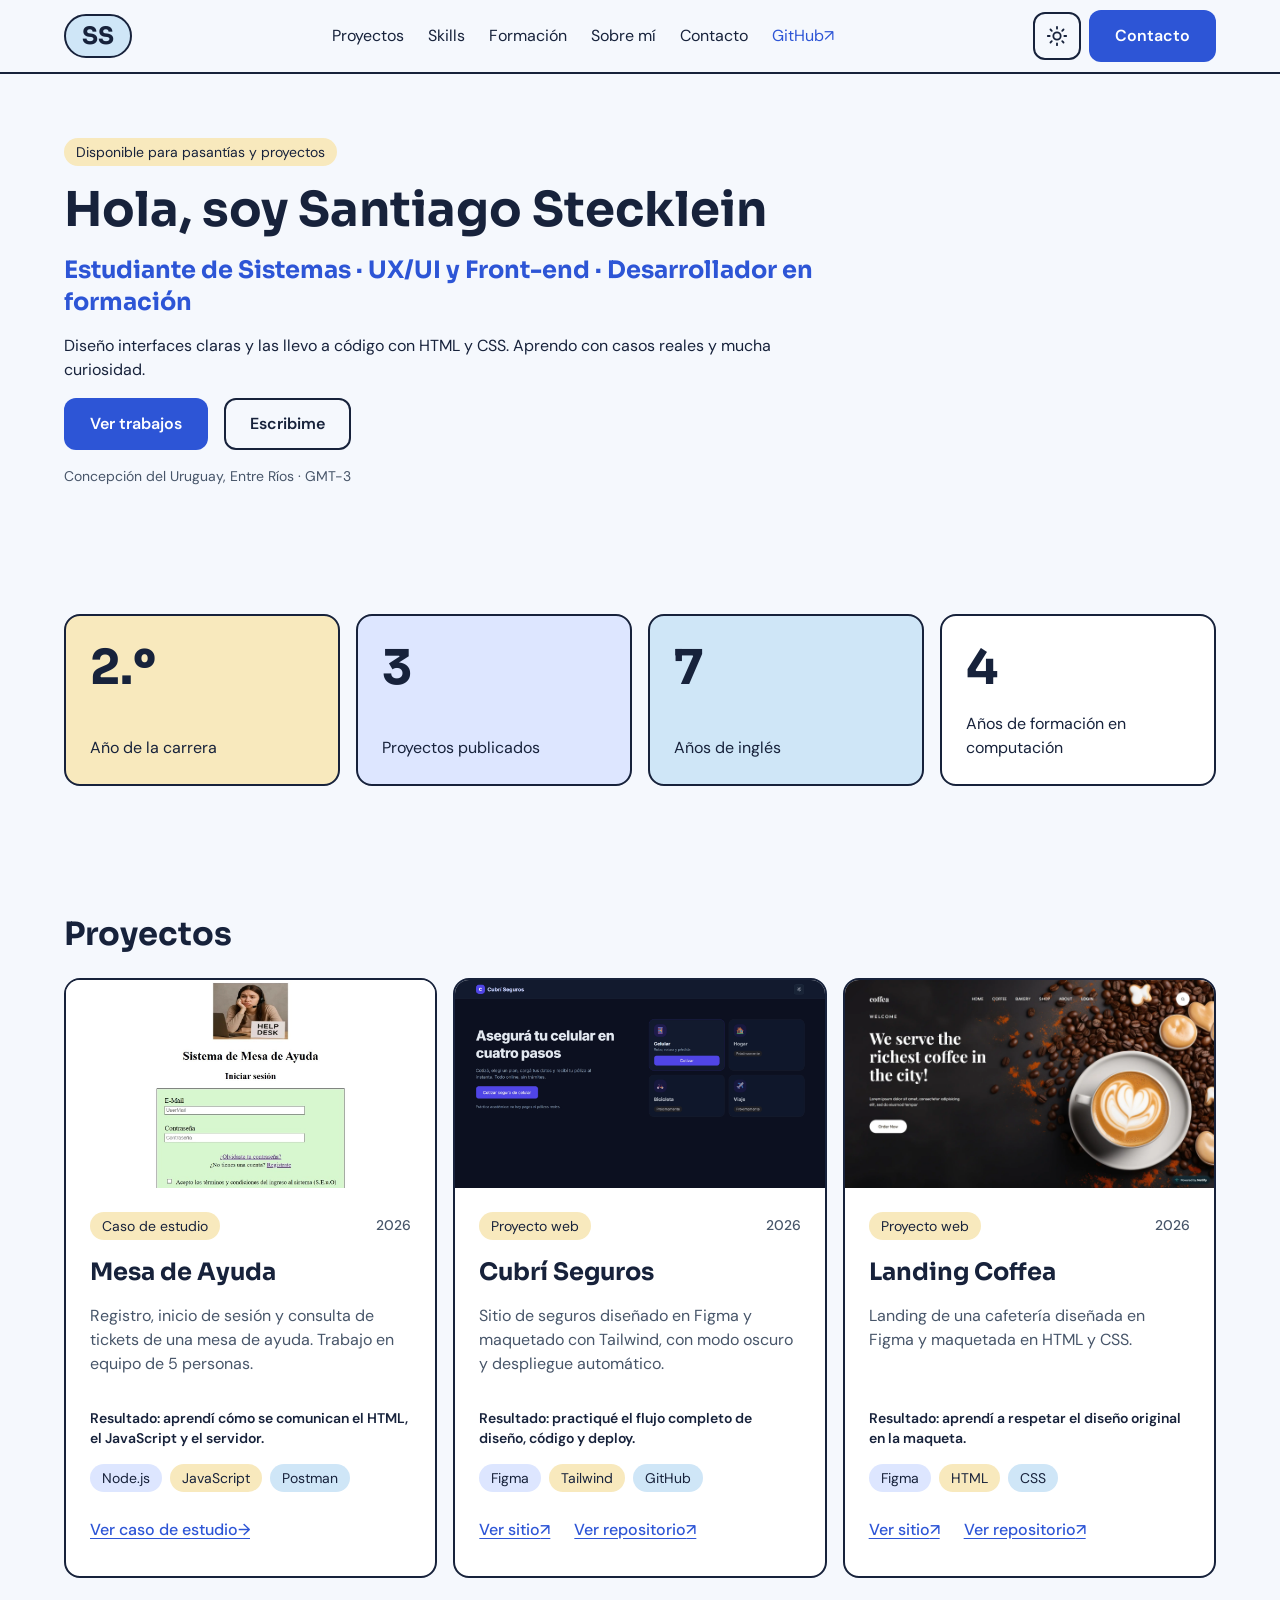
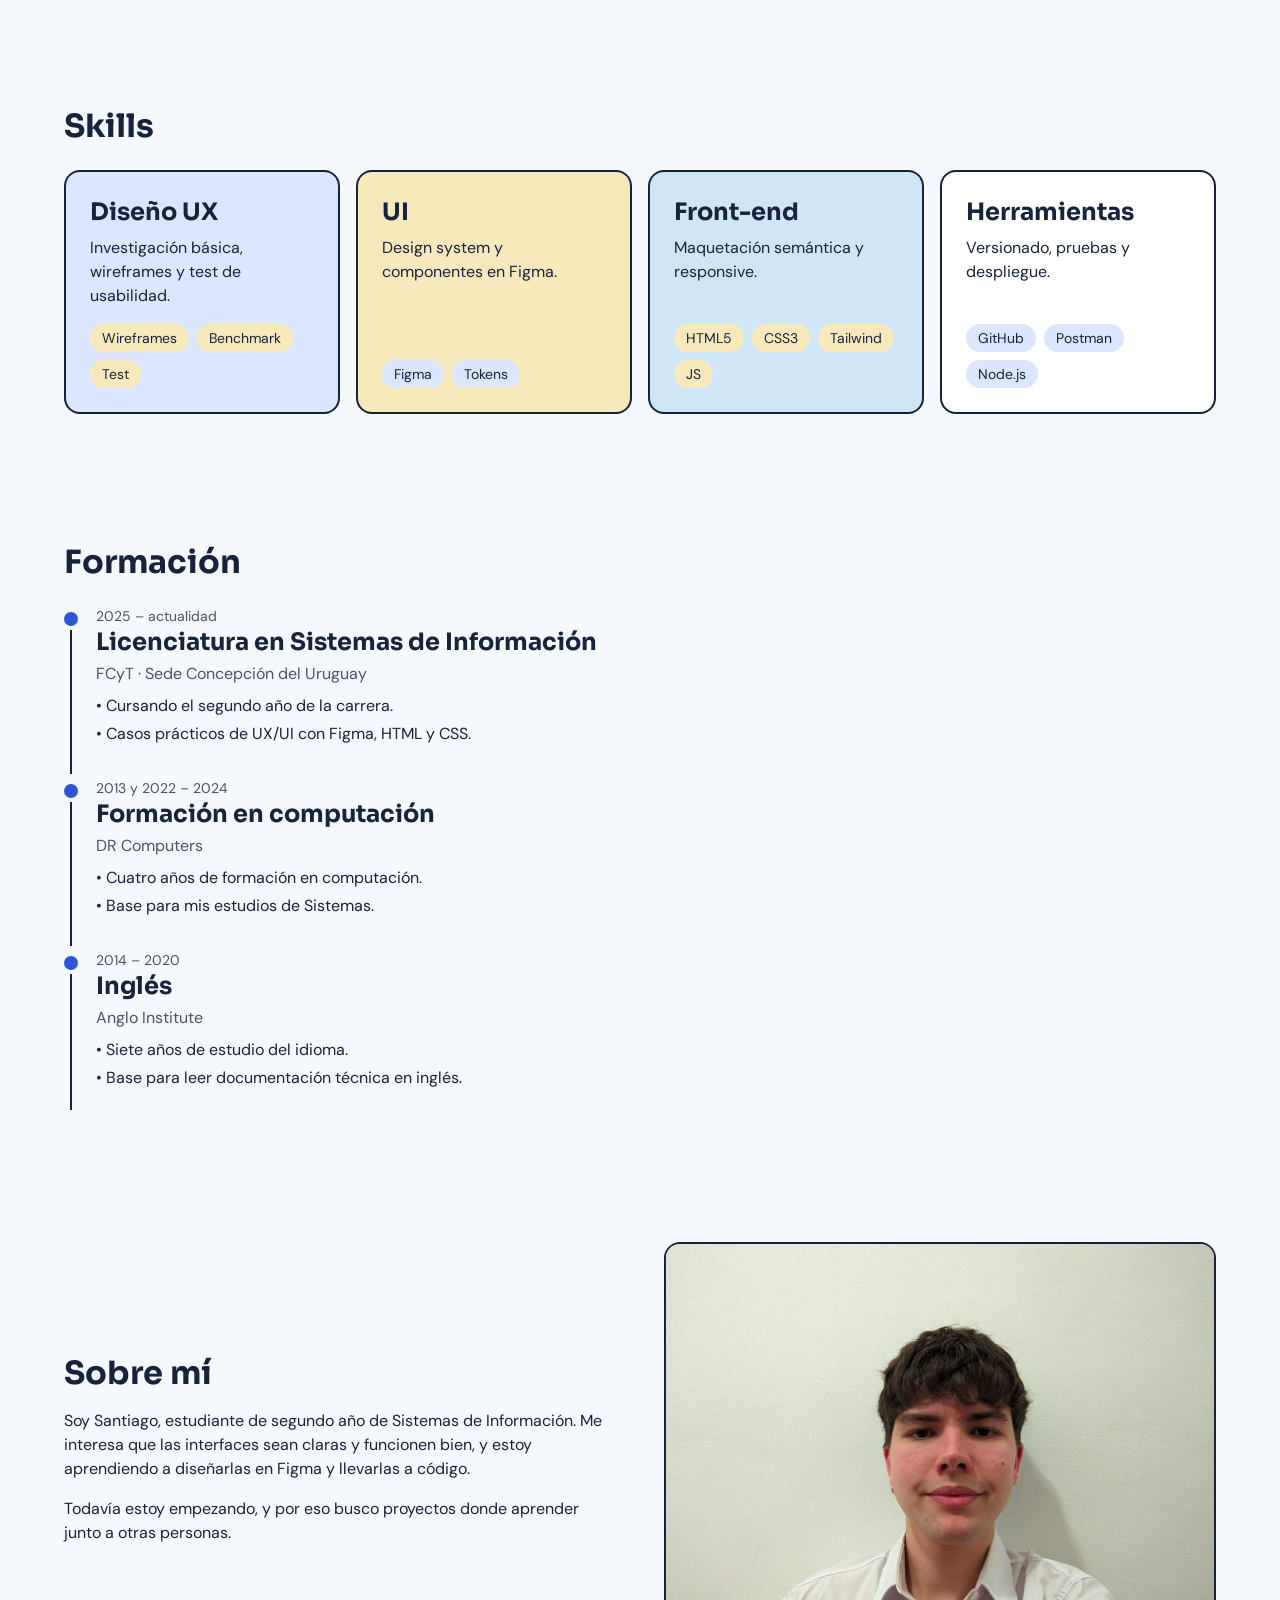
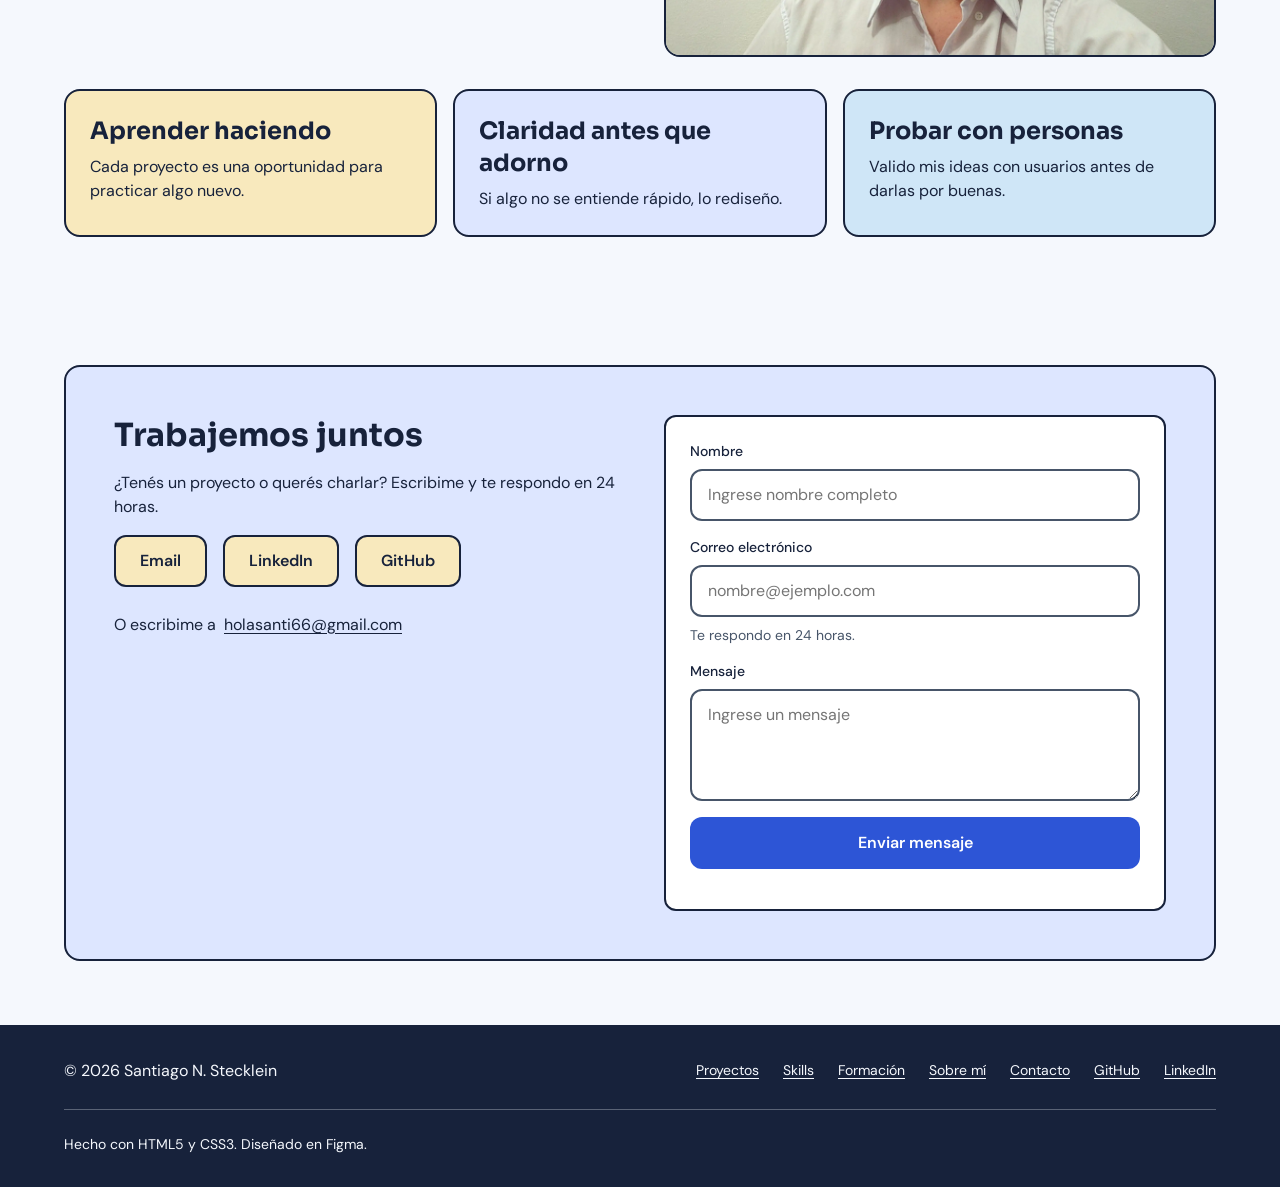
==== commit 41e69878: "Se agrego el nombre de los institutos de Formacion y corrección en años estudiados" ====
--- a/index.html
+++ b/index.html
@@ -90,7 +90,7 @@
         <ul class="metricas">
           <li class="metrica metrica--arena"><span class="metrica__numero">2.º</span><span class="metrica__etiqueta">Año de la carrera</span></li>
           <li class="metrica metrica--lavanda"><span class="metrica__numero">3</span><span class="metrica__etiqueta">Proyectos publicados</span></li>
-          <li class="metrica metrica--celeste"><span class="metrica__numero">6</span><span class="metrica__etiqueta">Años de inglés</span></li>
+          <li class="metrica metrica--celeste"><span class="metrica__numero">7</span><span class="metrica__etiqueta">Años de inglés</span></li>
           <li class="metrica metrica--blanca"><span class="metrica__numero">4</span><span class="metrica__etiqueta">Años de formación en computación</span></li>
         </ul>
       </div>
